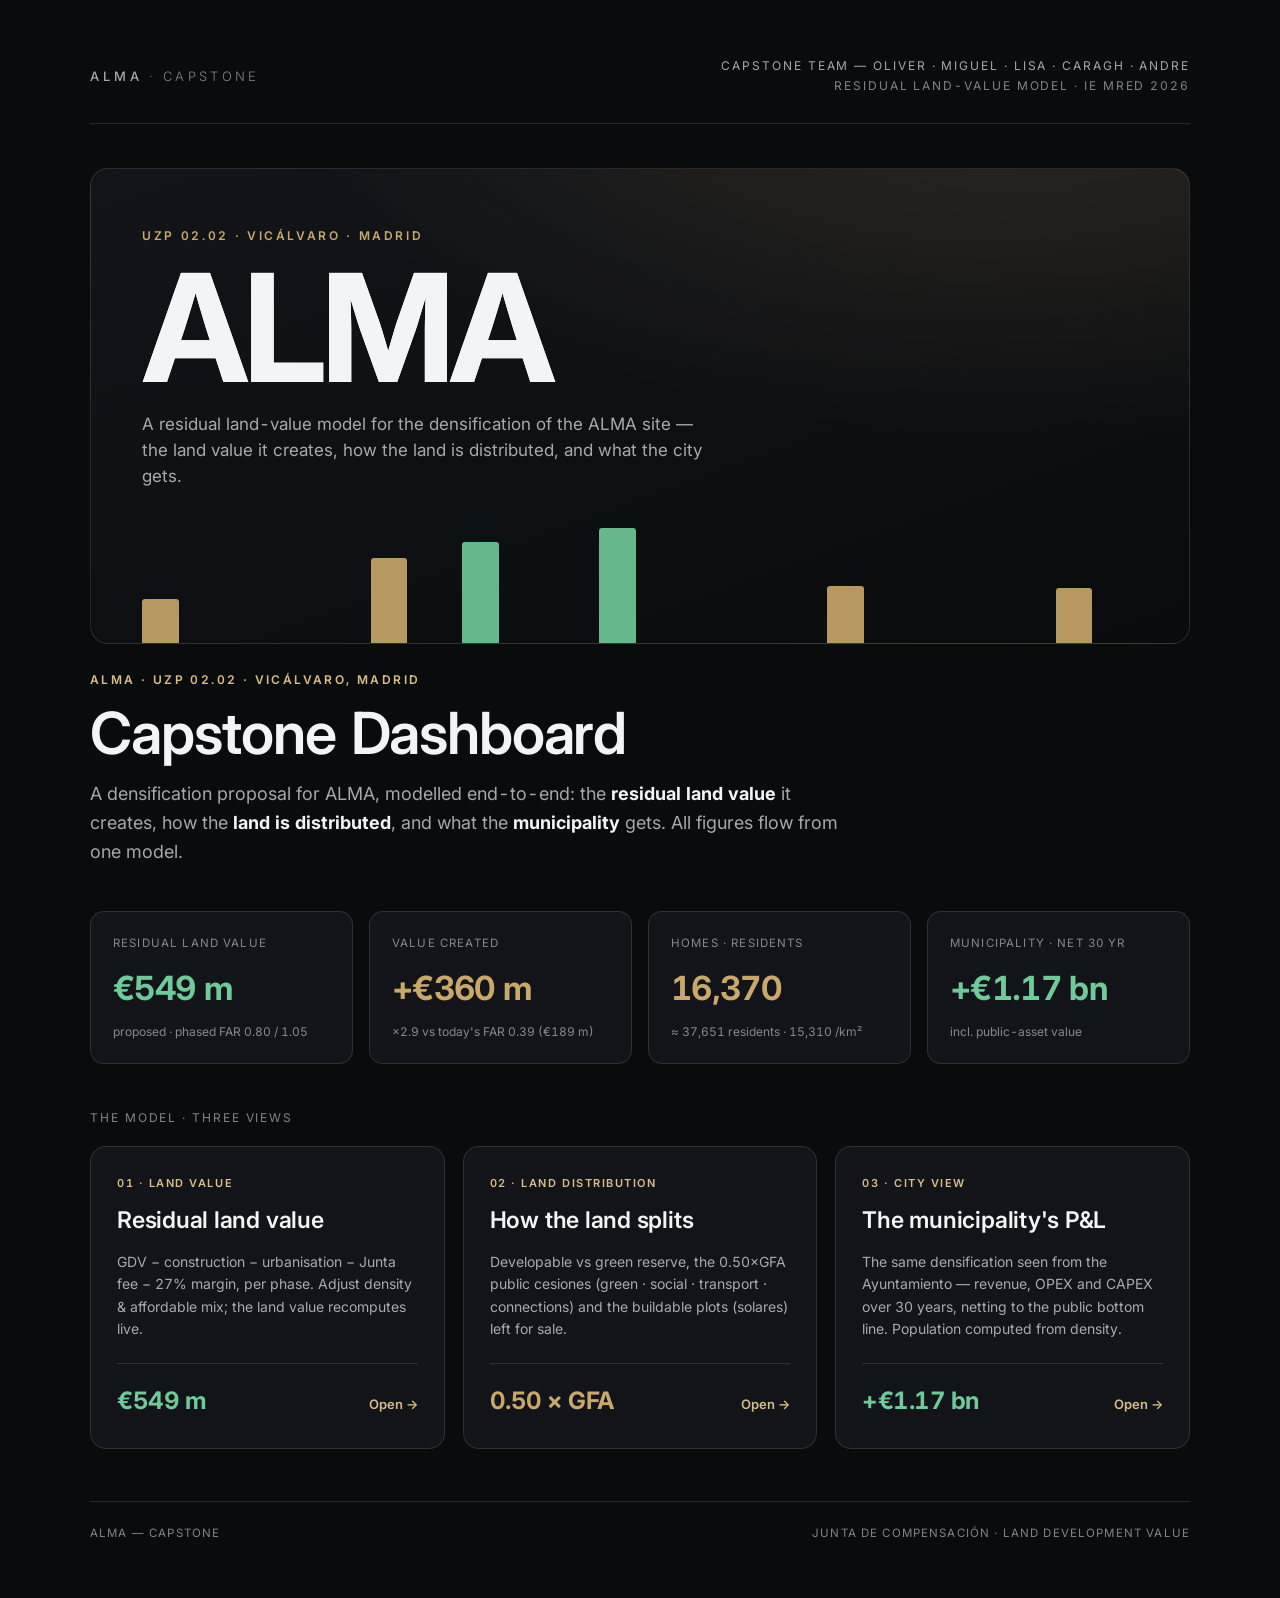
==== index.html @ b231376d "Rename ALMA-App/index.html to index.html" ====
<!DOCTYPE html>
<html lang="en">
<head>
<meta charset="UTF-8">
<meta name="viewport" content="width=device-width, initial-scale=1.0">
<title>ALMA — Capstone Dashboard</title>
<link rel="preconnect" href="https://fonts.googleapis.com">
<link rel="preconnect" href="https://fonts.gstatic.com" crossorigin>
<link href="https://fonts.googleapis.com/css2?family=Inter:wght@300;400;500;600;700&display=swap" rel="stylesheet">
<style>
  :root{
    --bg:#0a0b0d; --bg-2:#121419; --surface:#121419; --surface-2:#171a20;
    --accent:#c9a86a; --accent-d:#d8bd86; --blue-l:#9aa0aa;
    --ink:#f3f4f6; --ink-2:rgba(241,242,245,.68); --ink-3:rgba(241,242,245,.52);
    --line:rgba(238,240,243,.12); --line-2:rgba(238,240,243,.2);
    --up:#6fca9a; --down:#e08a72; --gold:#c9a86a;
    --r:16px; --ease:cubic-bezier(.22,.61,.36,1);
  }
  *{box-sizing:border-box;margin:0;padding:0}
  body{background:var(--bg);color:var(--ink);font-family:'Inter',-apple-system,sans-serif;font-weight:400;
    -webkit-font-smoothing:antialiased;font-variant-numeric:tabular-nums;line-height:1.6}
  .wrap{max-width:1180px;margin:0 auto;padding:clamp(28px,5vw,56px) clamp(20px,4vw,40px)}
  .brandbar{display:flex;align-items:center;justify-content:space-between;padding-bottom:26px;border-bottom:1px solid var(--line);margin-bottom:44px}
  .mark{font-weight:300;letter-spacing:.26em;font-size:13px;text-transform:uppercase;color:var(--ink-3)}
  .mark b{color:var(--ink-2);font-weight:500;letter-spacing:.3em}
  .ctx{font-size:12px;color:var(--ink-3);letter-spacing:.16em;text-transform:uppercase;text-align:right;line-height:1.7}
  .kicker{font-size:12px;font-weight:600;letter-spacing:.2em;text-transform:uppercase;color:var(--accent-d);margin-bottom:14px}
  h1{font-size:clamp(34px,5vw,58px);font-weight:600;letter-spacing:-.02em;line-height:1.05;margin-bottom:16px}
  .lede{font-size:clamp(16px,1.7vw,18px);color:var(--ink-2);max-width:760px;margin-bottom:44px}

  /* KPI strip */
  .kpis{display:grid;grid-template-columns:repeat(4,1fr);gap:16px;margin-bottom:20px}
  .kpi{background:var(--surface);border:1px solid var(--line);border-radius:14px;padding:22px 22px}
  .kpi .kl{font-size:11.5px;letter-spacing:.1em;text-transform:uppercase;color:var(--ink-3)}
  .kpi .kv{font-size:clamp(26px,2.6vw,34px);font-weight:700;letter-spacing:-.02em;margin-top:10px}
  .kpi .kv.up{color:var(--up)} .kpi .kv.gold{color:var(--gold)} .kpi .kv.acc{color:var(--accent)}
  .kpi .ks{font-size:12px;color:var(--ink-3);margin-top:7px}
  @media(max-width:900px){.kpis{grid-template-columns:1fr 1fr}}

  /* page cards */
  .sec-h{font-size:12px;letter-spacing:.16em;text-transform:uppercase;color:var(--ink-3);margin:44px 0 18px}
  .pages{display:grid;grid-template-columns:repeat(3,1fr);gap:18px}
  @media(max-width:900px){.pages{grid-template-columns:1fr}}
  .pcard{background:var(--surface);border:1px solid var(--line);border-radius:16px;padding:28px 26px;text-decoration:none;
    color:var(--ink);display:flex;flex-direction:column;transition:.22s var(--ease);position:relative;overflow:hidden}
  .pcard:hover{border-color:var(--accent-d);background:var(--surface-2);transform:translateY(-3px)}
  .pcard .pn{font-size:11px;letter-spacing:.14em;text-transform:uppercase;color:var(--accent-d);font-weight:600}
  .pcard h3{font-size:23px;font-weight:600;letter-spacing:-.01em;margin:10px 0 12px}
  .pcard .pd{font-size:14px;color:var(--ink-2);line-height:1.6;flex:1}
  .pcard .pm{margin-top:22px;padding-top:18px;border-top:1px solid var(--line);display:flex;align-items:baseline;justify-content:space-between}
  .pcard .pmv{font-size:24px;font-weight:700;letter-spacing:-.02em}
  .pcard .pmv.up{color:var(--up)} .pcard .pmv.gold{color:var(--gold)} .pcard .pmv.acc{color:var(--accent)}
  .pcard .open{font-size:13px;color:var(--accent-d);font-weight:600;display:inline-flex;gap:6px;transition:gap .2s}
  .pcard:hover .open{gap:11px}
  .foot{margin-top:52px;padding-top:22px;border-top:1px solid var(--line);font-size:11.5px;letter-spacing:.1em;
    text-transform:uppercase;color:var(--ink-3);display:flex;justify-content:space-between;flex-wrap:wrap;gap:10px}

  /* ---- hero banner (intro) ---- */
  .hero-banner{position:relative;border:1px solid var(--line);border-radius:18px;overflow:hidden;
    background:radial-gradient(120% 140% at 85% -20%,rgba(201,168,106,.16),transparent 55%),linear-gradient(160deg,var(--surface),#0a0b0d);
    padding:clamp(30px,4.5vw,58px) clamp(26px,4vw,54px) 0;margin-bottom:26px}
  .hb-kick{font-size:12px;letter-spacing:.22em;text-transform:uppercase;color:var(--accent);font-weight:600;margin-bottom:14px}
  .hb-mark{font-size:clamp(58px,13vw,150px);font-weight:700;letter-spacing:-.04em;line-height:.9;color:var(--ink);
    background:linear-gradient(90deg,var(--ink) 55%,var(--accent));-webkit-background-clip:text;background-clip:text}
  .hb-tag{font-size:clamp(14px,1.6vw,17px);color:var(--ink-2);max-width:560px;margin:16px 0 clamp(26px,3vw,40px);line-height:1.55}
  .hb-skyline{display:flex;align-items:flex-end;gap:clamp(4px,.9vw,9px);height:clamp(70px,9vw,120px);
    margin:0 calc(-1*clamp(26px,4vw,54px));padding:0 clamp(26px,4vw,54px);opacity:.9}
  .hb-skyline i{flex:1;border-radius:3px 3px 0 0;display:block;min-width:6px}
</style>
</head>
<body>
<div class="wrap">
  <div class="brandbar">
    <div class="mark"><b>ALMA</b> · Capstone</div>
    <div class="ctx"><span style="color:var(--ink-2)">Capstone team — Oliver · Miguel · Lisa · Caragh · Andre</span><br>Residual land-value model · IE MRED 2026</div>
  </div>

  <div class="hero-banner">
    <div class="hb-kick">UZP 02.02 · Vicálvaro · Madrid</div>
    <div class="hb-mark">ALMA</div>
    <div class="hb-tag">A residual land-value model for the densification of the ALMA site — the land value it creates, how the land is distributed, and what the city gets.</div>
    <div class="hb-skyline"><i style="height:38%;background:var(--accent)"></i><i style="height:52%;background:var(--slate)"></i><i style="height:44%;background:var(--slate)"></i><i style="height:66%;background:var(--slate)"></i><i style="height:58%;background:var(--slate)"></i><i style="height:74%;background:var(--accent)"></i><i style="height:49%;background:var(--slate)"></i><i style="height:88%;background:var(--up)"></i><i style="height:62%;background:var(--slate)"></i><i style="height:55%;background:var(--slate)"></i><i style="height:100%;background:var(--up)"></i><i style="height:70%;background:var(--slate)"></i><i style="height:46%;background:var(--slate)"></i><i style="height:60%;background:var(--slate)"></i><i style="height:82%;background:var(--slate)"></i><i style="height:50%;background:var(--accent)"></i><i style="height:64%;background:var(--slate)"></i><i style="height:42%;background:var(--slate)"></i><i style="height:56%;background:var(--slate)"></i><i style="height:72%;background:var(--slate)"></i><i style="height:48%;background:var(--accent)"></i><i style="height:58%;background:var(--slate)"></i></div>
  </div>

  <div class="kicker">ALMA · UZP 02.02 · Vicálvaro, Madrid</div>
  <h1>Capstone Dashboard</h1>
  <p class="lede">A densification proposal for ALMA, modelled end-to-end: the <b style="color:var(--ink)">residual land value</b> it creates, how the <b style="color:var(--ink)">land is distributed</b>, and what the <b style="color:var(--ink)">municipality</b> gets. All figures flow from one model.</p>

  <!-- KPI strip -->
  <div class="kpis">
    <div class="kpi"><div class="kl">Residual land value</div><div class="kv up">€549 m</div><div class="ks">proposed · phased FAR 0.80 / 1.05</div></div>
    <div class="kpi"><div class="kl">Value created</div><div class="kv gold">+€360 m</div><div class="ks">×2.9 vs today's FAR 0.39 (€189 m)</div></div>
    <div class="kpi"><div class="kl">Homes · residents</div><div class="kv acc">16,370</div><div class="ks">≈ 37,651 residents · 15,310 /km²</div></div>
    <div class="kpi"><div class="kl">Municipality · net 30 yr</div><div class="kv up">+€1.17 bn</div><div class="ks">incl. public-asset value</div></div>
  </div>

  <div class="sec-h">The model · three views</div>
  <div class="pages">
    <a class="pcard" href="land-value.html">
      <div class="pn">01 · Land value</div>
      <h3>Residual land value</h3>
      <div class="pd">GDV − construction − urbanisation − Junta fee − 27% margin, per phase. Adjust density &amp; affordable mix; the land value recomputes live.</div>
      <div class="pm"><span class="pmv up">€549 m</span><span class="open">Open →</span></div>
    </a>
    <a class="pcard" href="land-distribution.html">
      <div class="pn">02 · Land distribution</div>
      <h3>How the land splits</h3>
      <div class="pd">Developable vs green reserve, the 0.50×GFA public cesiones (green · social · transport · connections) and the buildable plots (solares) left for sale.</div>
      <div class="pm"><span class="pmv acc">0.50 × GFA</span><span class="open">Open →</span></div>
    </a>
    <a class="pcard" href="city.html">
      <div class="pn">03 · City view</div>
      <h3>The municipality's P&amp;L</h3>
      <div class="pd">The same densification seen from the Ayuntamiento — revenue, OPEX and CAPEX over 30 years, netting to the public bottom line. Population computed from density.</div>
      <div class="pm"><span class="pmv up">+€1.17 bn</span><span class="open">Open →</span></div>
    </a>
  </div>

  <div class="foot"><span>ALMA — Capstone</span><span>Junta de Compensación · land development value</span></div>
</div>
</body>
</html>
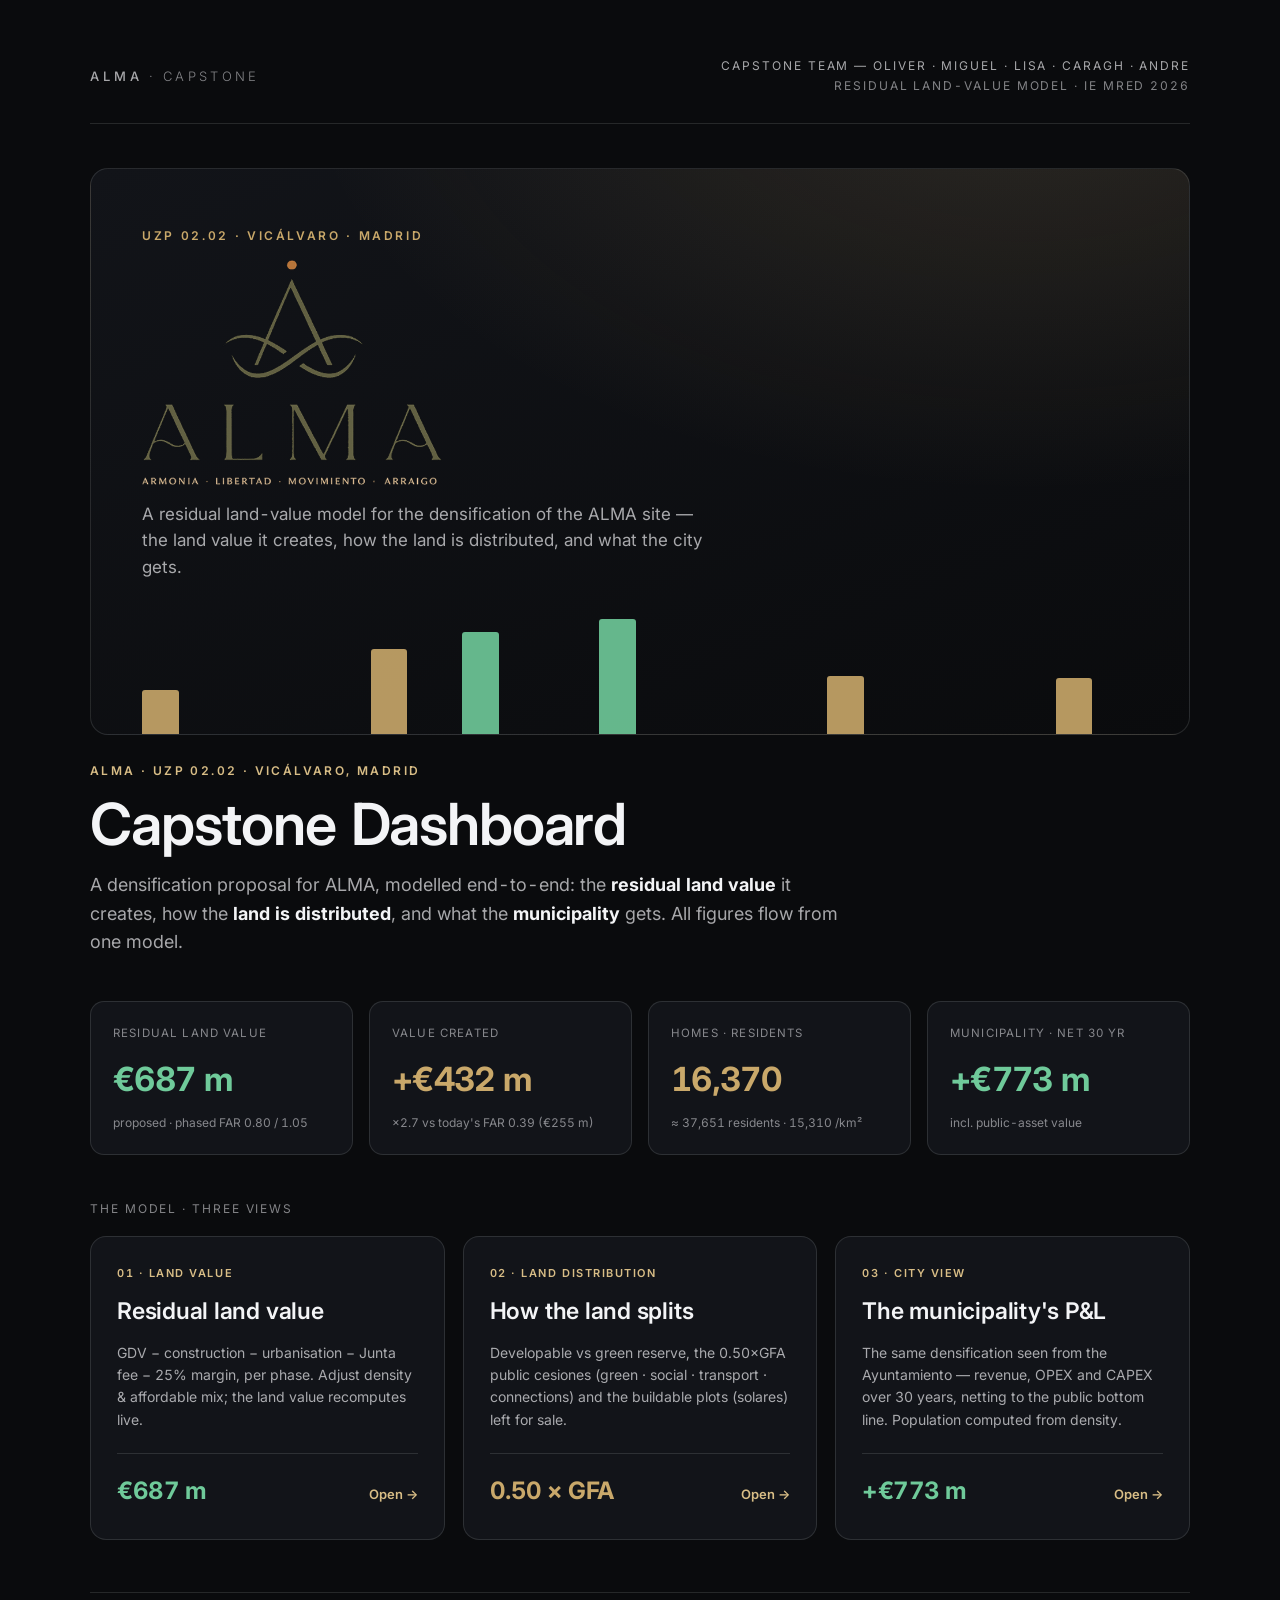
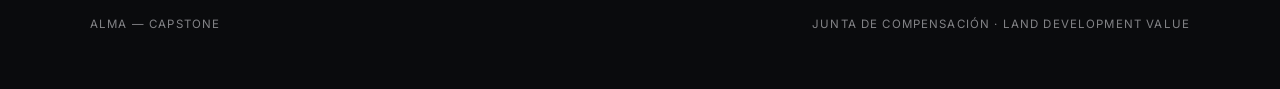
==== commit 3c0bdb9b: "Rename ALMA-App-v2/index.html to index.html" ====
--- a/index.html
+++ b/index.html
@@ -62,10 +62,22 @@
   .hb-kick{font-size:12px;letter-spacing:.22em;text-transform:uppercase;color:var(--accent);font-weight:600;margin-bottom:14px}
   .hb-mark{font-size:clamp(58px,13vw,150px);font-weight:700;letter-spacing:-.04em;line-height:.9;color:var(--ink);
     background:linear-gradient(90deg,var(--ink) 55%,var(--accent));-webkit-background-clip:text;background-clip:text}
+  .hb-logo{width:min(300px,58%);height:auto;display:block;margin:2px 0 8px}
+  @media(max-width:680px){.hb-logo{width:min(220px,70%);margin:6px auto 10px}}
   .hb-tag{font-size:clamp(14px,1.6vw,17px);color:var(--ink-2);max-width:560px;margin:16px 0 clamp(26px,3vw,40px);line-height:1.55}
   .hb-skyline{display:flex;align-items:flex-end;gap:clamp(4px,.9vw,9px);height:clamp(70px,9vw,120px);
     margin:0 calc(-1*clamp(26px,4vw,54px));padding:0 clamp(26px,4vw,54px);opacity:.9}
   .hb-skyline i{flex:1;border-radius:3px 3px 0 0;display:block;min-width:6px}
+  @media(max-width:640px){
+    html,body{overflow-x:hidden;max-width:100%}
+    .brandbar{flex-direction:column;align-items:stretch;gap:7px}
+    .brandbar>*{max-width:100%;min-width:0;overflow-wrap:anywhere}
+    .brandbar .ctx,.brandbar .madrid-t{text-align:left}
+    body :where(div,span,p,b,small,td,th,a,li){min-width:0}
+    body :where(.top,.arow,.crow,.lr,.zr,.headline-val,.wf,.costhead,.persqm,.skyhead,.labs,.stat,.metrow,.herolegend,.madrid,.plstrip,.kpi,.pm,.kpis){flex-wrap:wrap}
+    body :where(p,.note,.formula,.sub,.assump,.meta,.lede,.pd,td,.lh,.fm,.h-sub){overflow-wrap:anywhere}
+    table{table-layout:fixed;width:100%}
+  }
 </style>
 </head>
 <body>
@@ -77,7 +89,7 @@
 
   <div class="hero-banner">
     <div class="hb-kick">UZP 02.02 · Vicálvaro · Madrid</div>
-    <div class="hb-mark">ALMA</div>
+    <img class="hb-logo" src="alma-logo.png" alt="ALMA — Armonía · Libertad · Movimiento · Arraigo">
     <div class="hb-tag">A residual land-value model for the densification of the ALMA site — the land value it creates, how the land is distributed, and what the city gets.</div>
     <div class="hb-skyline"><i style="height:38%;background:var(--accent)"></i><i style="height:52%;background:var(--slate)"></i><i style="height:44%;background:var(--slate)"></i><i style="height:66%;background:var(--slate)"></i><i style="height:58%;background:var(--slate)"></i><i style="height:74%;background:var(--accent)"></i><i style="height:49%;background:var(--slate)"></i><i style="height:88%;background:var(--up)"></i><i style="height:62%;background:var(--slate)"></i><i style="height:55%;background:var(--slate)"></i><i style="height:100%;background:var(--up)"></i><i style="height:70%;background:var(--slate)"></i><i style="height:46%;background:var(--slate)"></i><i style="height:60%;background:var(--slate)"></i><i style="height:82%;background:var(--slate)"></i><i style="height:50%;background:var(--accent)"></i><i style="height:64%;background:var(--slate)"></i><i style="height:42%;background:var(--slate)"></i><i style="height:56%;background:var(--slate)"></i><i style="height:72%;background:var(--slate)"></i><i style="height:48%;background:var(--accent)"></i><i style="height:58%;background:var(--slate)"></i></div>
   </div>
@@ -88,10 +100,10 @@
 
   <!-- KPI strip -->
   <div class="kpis">
-    <div class="kpi"><div class="kl">Residual land value</div><div class="kv up">€549 m</div><div class="ks">proposed · phased FAR 0.80 / 1.05</div></div>
-    <div class="kpi"><div class="kl">Value created</div><div class="kv gold">+€360 m</div><div class="ks">×2.9 vs today's FAR 0.39 (€189 m)</div></div>
+    <div class="kpi"><div class="kl">Residual land value</div><div class="kv up">€687 m</div><div class="ks">proposed · phased FAR 0.80 / 1.05</div></div>
+    <div class="kpi"><div class="kl">Value created</div><div class="kv gold">+€432 m</div><div class="ks">×2.7 vs today's FAR 0.39 (€255 m)</div></div>
     <div class="kpi"><div class="kl">Homes · residents</div><div class="kv acc">16,370</div><div class="ks">≈ 37,651 residents · 15,310 /km²</div></div>
-    <div class="kpi"><div class="kl">Municipality · net 30 yr</div><div class="kv up">+€1.17 bn</div><div class="ks">incl. public-asset value</div></div>
+    <div class="kpi"><div class="kl">Municipality · net 30 yr</div><div class="kv up">+€773 m</div><div class="ks">incl. public-asset value</div></div>
   </div>
 
   <div class="sec-h">The model · three views</div>
@@ -99,8 +111,8 @@
     <a class="pcard" href="land-value.html">
       <div class="pn">01 · Land value</div>
       <h3>Residual land value</h3>
-      <div class="pd">GDV − construction − urbanisation − Junta fee − 27% margin, per phase. Adjust density &amp; affordable mix; the land value recomputes live.</div>
-      <div class="pm"><span class="pmv up">€549 m</span><span class="open">Open →</span></div>
+      <div class="pd">GDV − construction − urbanisation − Junta fee − 25% margin, per phase. Adjust density &amp; affordable mix; the land value recomputes live.</div>
+      <div class="pm"><span class="pmv up">€687 m</span><span class="open">Open →</span></div>
     </a>
     <a class="pcard" href="land-distribution.html">
       <div class="pn">02 · Land distribution</div>
@@ -112,7 +124,7 @@
       <div class="pn">03 · City view</div>
       <h3>The municipality's P&amp;L</h3>
       <div class="pd">The same densification seen from the Ayuntamiento — revenue, OPEX and CAPEX over 30 years, netting to the public bottom line. Population computed from density.</div>
-      <div class="pm"><span class="pmv up">+€1.17 bn</span><span class="open">Open →</span></div>
+      <div class="pm"><span class="pmv up">+€773 m</span><span class="open">Open →</span></div>
     </a>
   </div>
 
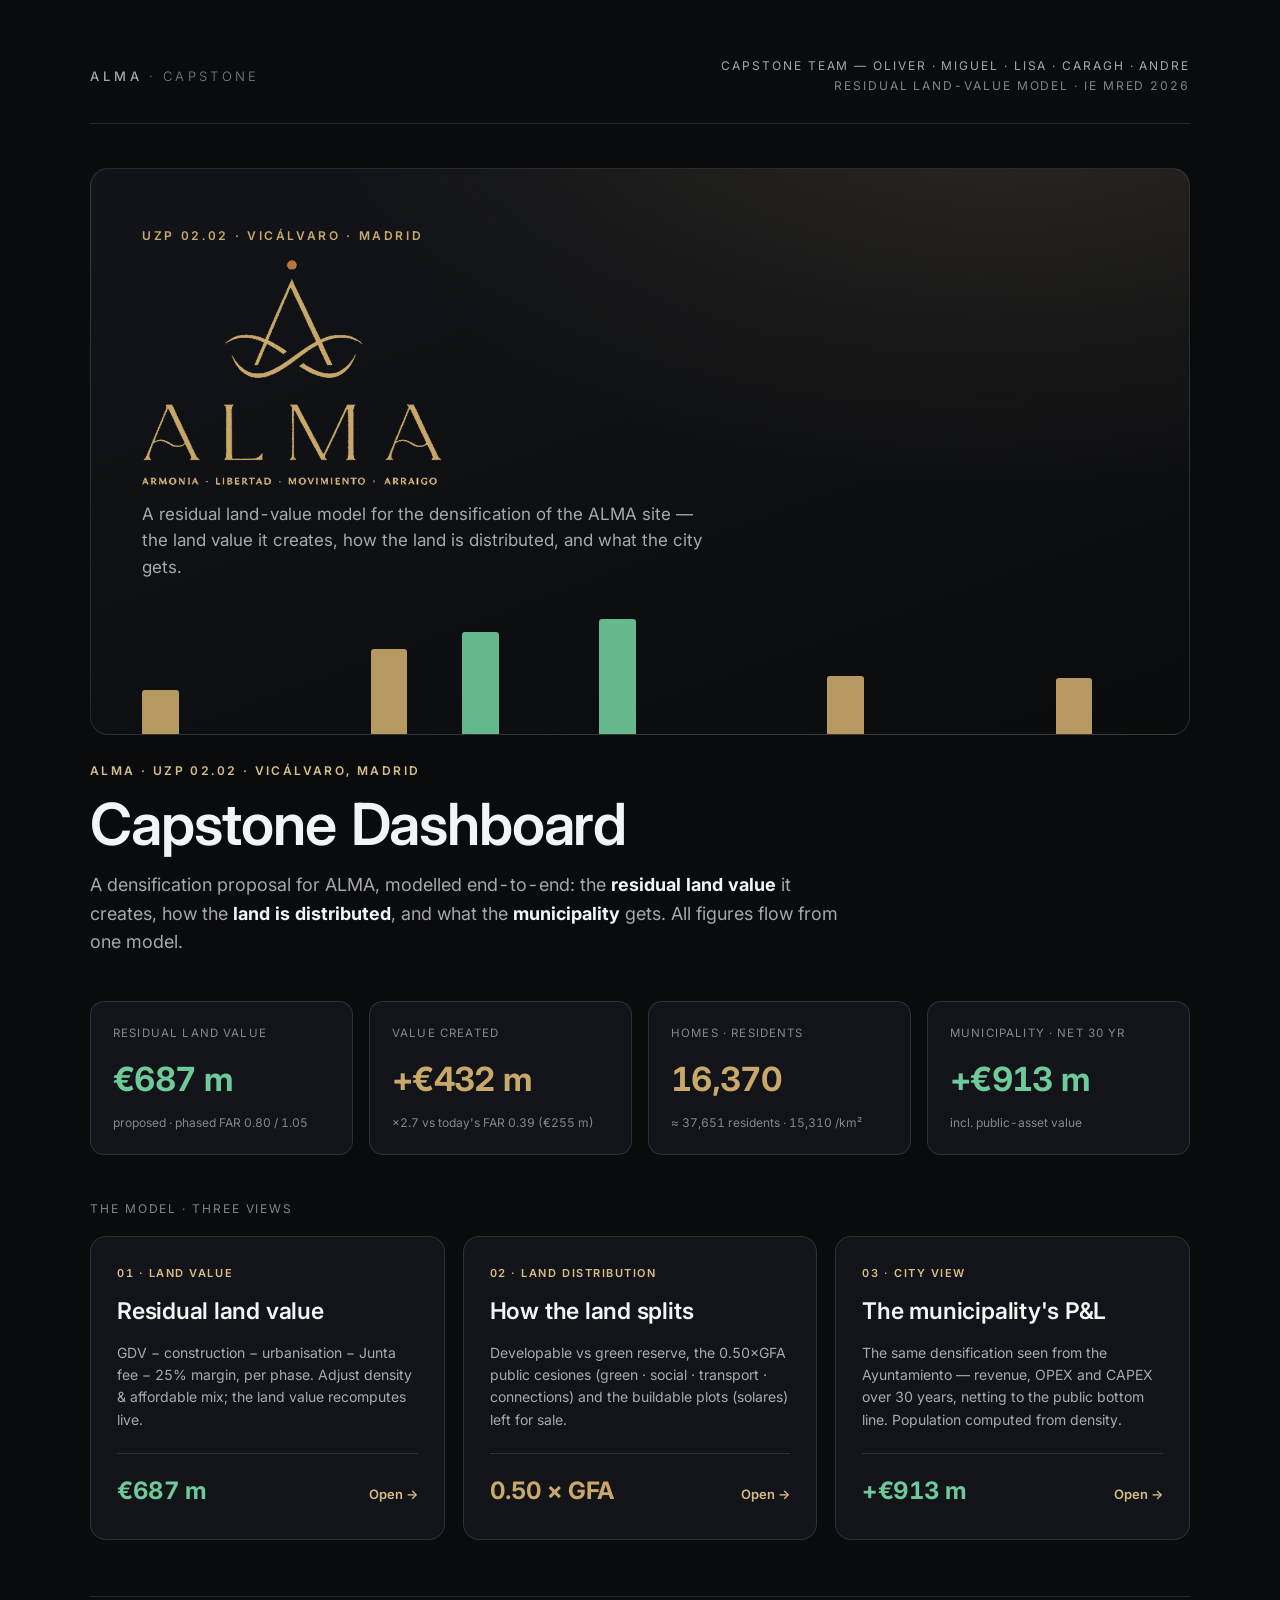
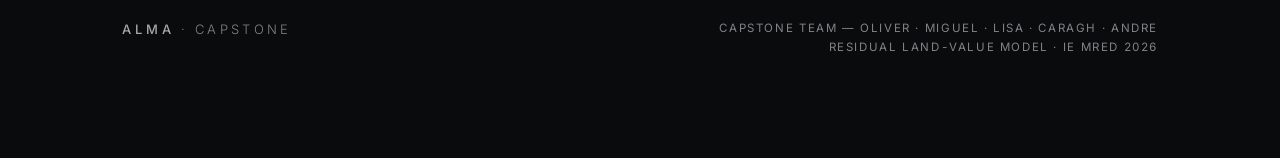
==== commit 685e7905: "Add files via upload" ====
--- a/index.html
+++ b/index.html
@@ -78,6 +78,14 @@
     body :where(p,.note,.formula,.sub,.assump,.meta,.lede,.pd,td,.lh,.fm,.h-sub){overflow-wrap:anywhere}
     table{table-layout:fixed;width:100%}
   }
+
+  @media(max-width:520px){.kpis{grid-template-columns:1fr}.kpi{padding:18px 18px}}
+  @media(max-width:640px){*{-webkit-tap-highlight-color:transparent}.pcard{border-radius:14px}}
+  .page-footer{display:flex;justify-content:space-between;align-items:flex-start;gap:16px;max-width:1180px;margin:56px auto 0;padding:22px 32px 44px;border-top:1px solid var(--line);flex-wrap:wrap}
+  .page-footer .pf-l{font-size:13px;font-weight:300;letter-spacing:.26em;text-transform:uppercase;color:var(--ink-3)}
+  .page-footer .pf-l b{color:var(--ink-2);font-weight:500;letter-spacing:.3em}
+  .page-footer .pf-r{font-size:11.5px;letter-spacing:.14em;text-transform:uppercase;color:var(--ink-3);text-align:right;line-height:1.7}
+  @media(max-width:640px){.page-footer{flex-direction:column;gap:8px;padding:20px 16px 44px;margin-top:40px}.page-footer .pf-r{text-align:left}}
 </style>
 </head>
 <body>
@@ -89,7 +97,7 @@
 
   <div class="hero-banner">
     <div class="hb-kick">UZP 02.02 · Vicálvaro · Madrid</div>
-    <img class="hb-logo" src="alma-logo.png" alt="ALMA — Armonía · Libertad · Movimiento · Arraigo">
+    <img class="hb-logo" src="alma-logo-gold.png" alt="ALMA — Armonía · Libertad · Movimiento · Arraigo">
     <div class="hb-tag">A residual land-value model for the densification of the ALMA site — the land value it creates, how the land is distributed, and what the city gets.</div>
     <div class="hb-skyline"><i style="height:38%;background:var(--accent)"></i><i style="height:52%;background:var(--slate)"></i><i style="height:44%;background:var(--slate)"></i><i style="height:66%;background:var(--slate)"></i><i style="height:58%;background:var(--slate)"></i><i style="height:74%;background:var(--accent)"></i><i style="height:49%;background:var(--slate)"></i><i style="height:88%;background:var(--up)"></i><i style="height:62%;background:var(--slate)"></i><i style="height:55%;background:var(--slate)"></i><i style="height:100%;background:var(--up)"></i><i style="height:70%;background:var(--slate)"></i><i style="height:46%;background:var(--slate)"></i><i style="height:60%;background:var(--slate)"></i><i style="height:82%;background:var(--slate)"></i><i style="height:50%;background:var(--accent)"></i><i style="height:64%;background:var(--slate)"></i><i style="height:42%;background:var(--slate)"></i><i style="height:56%;background:var(--slate)"></i><i style="height:72%;background:var(--slate)"></i><i style="height:48%;background:var(--accent)"></i><i style="height:58%;background:var(--slate)"></i></div>
   </div>
@@ -103,7 +111,7 @@
     <div class="kpi"><div class="kl">Residual land value</div><div class="kv up">€687 m</div><div class="ks">proposed · phased FAR 0.80 / 1.05</div></div>
     <div class="kpi"><div class="kl">Value created</div><div class="kv gold">+€432 m</div><div class="ks">×2.7 vs today's FAR 0.39 (€255 m)</div></div>
     <div class="kpi"><div class="kl">Homes · residents</div><div class="kv acc">16,370</div><div class="ks">≈ 37,651 residents · 15,310 /km²</div></div>
-    <div class="kpi"><div class="kl">Municipality · net 30 yr</div><div class="kv up">+€773 m</div><div class="ks">incl. public-asset value</div></div>
+    <div class="kpi"><div class="kl">Municipality · net 30 yr</div><div class="kv up">+€913 m</div><div class="ks">incl. public-asset value</div></div>
   </div>
 
   <div class="sec-h">The model · three views</div>
@@ -124,11 +132,11 @@
       <div class="pn">03 · City view</div>
       <h3>The municipality's P&amp;L</h3>
       <div class="pd">The same densification seen from the Ayuntamiento — revenue, OPEX and CAPEX over 30 years, netting to the public bottom line. Population computed from density.</div>
-      <div class="pm"><span class="pmv up">+€773 m</span><span class="open">Open →</span></div>
+      <div class="pm"><span class="pmv up">+€913 m</span><span class="open">Open →</span></div>
     </a>
   </div>
 
-  <div class="foot"><span>ALMA — Capstone</span><span>Junta de Compensación · land development value</span></div>
+  <footer class="page-footer"><div class="pf-l"><b>ALMA</b> · Capstone</div><div class="pf-r">Capstone team — Oliver · Miguel · Lisa · Caragh · Andre<br>Residual land-value model · IE MRED 2026</div></footer>
 </div>
 </body>
 </html>
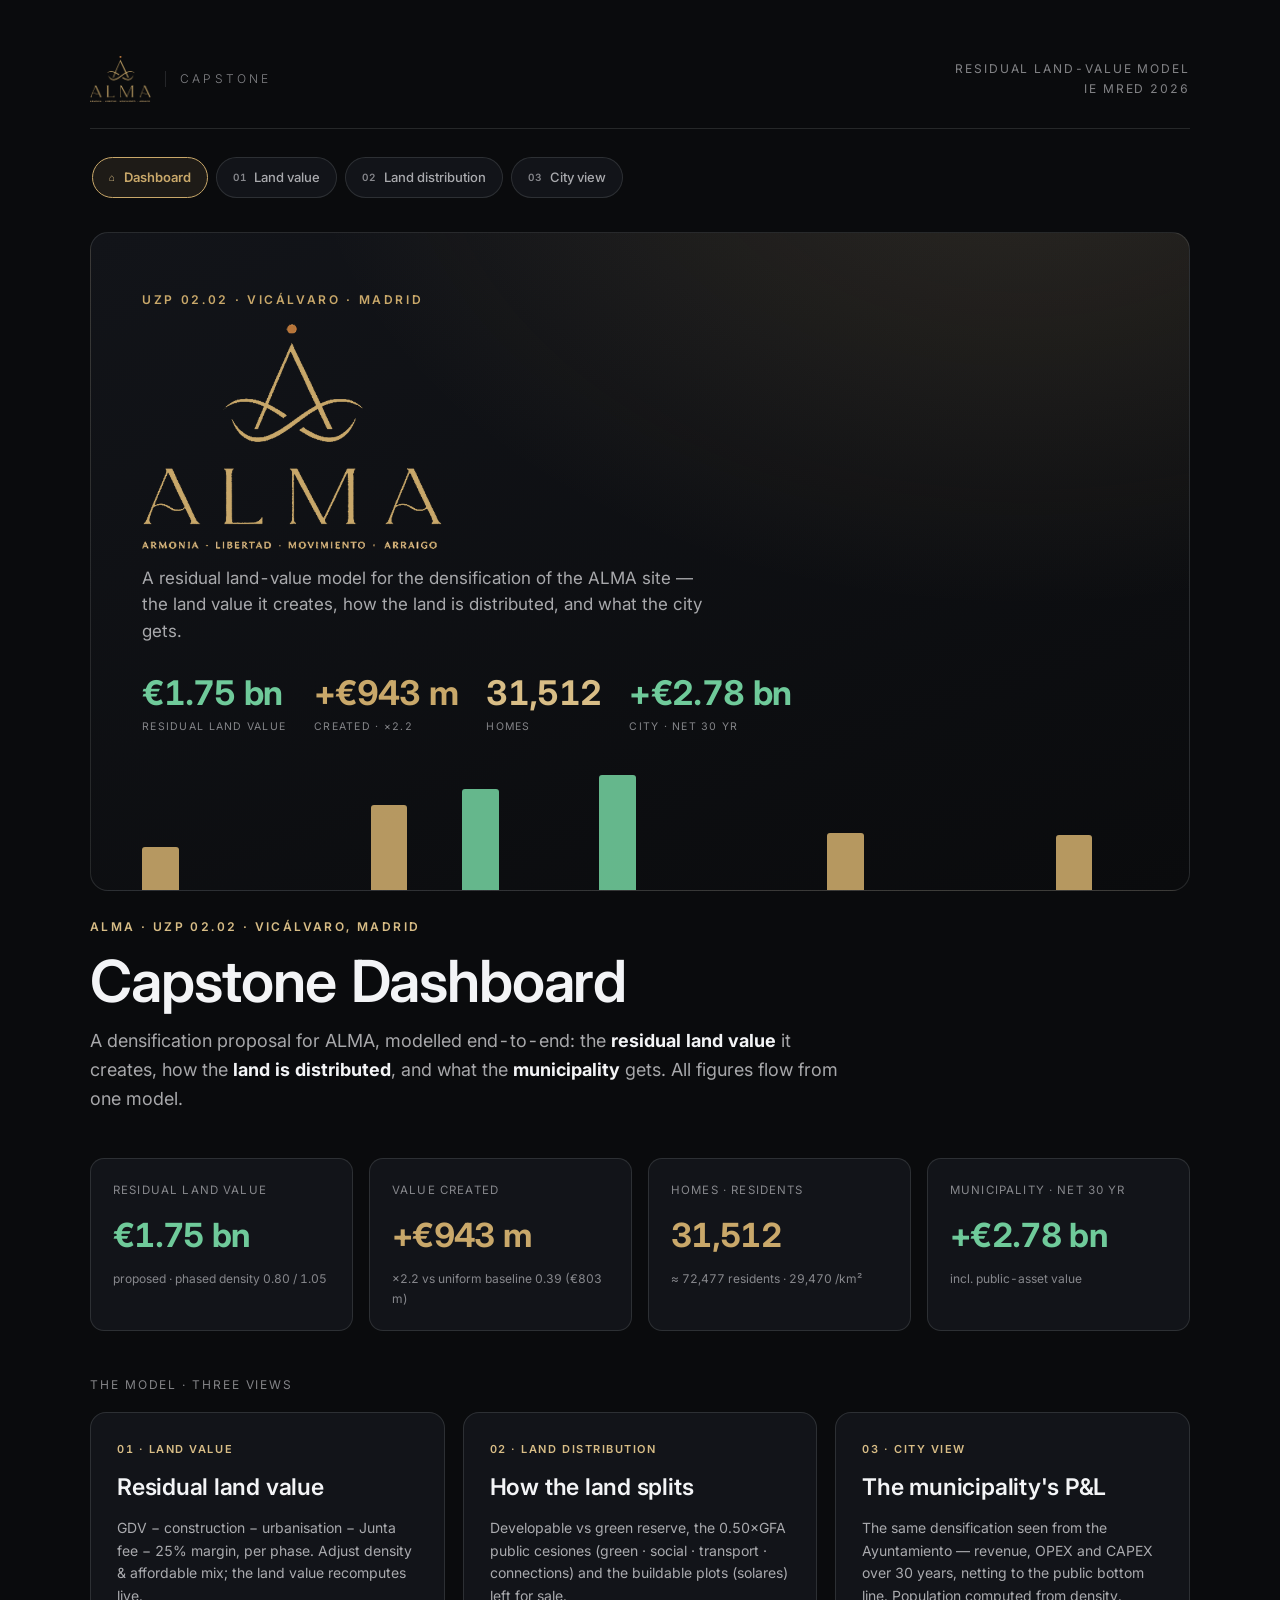
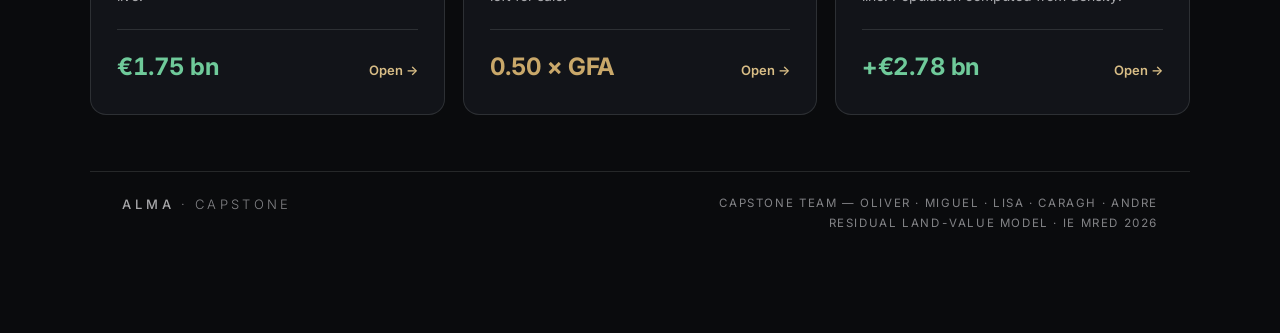
==== commit 4d65b78a: "Add files via upload" ====
--- a/index.html
+++ b/index.html
@@ -23,6 +23,18 @@
   .brandbar{display:flex;align-items:center;justify-content:space-between;padding-bottom:26px;border-bottom:1px solid var(--line);margin-bottom:44px}
   .mark{font-weight:300;letter-spacing:.26em;font-size:13px;text-transform:uppercase;color:var(--ink-3)}
   .mark b{color:var(--ink-2);font-weight:500;letter-spacing:.3em}
+  .brand{display:flex;align-items:center;gap:14px;text-decoration:none;min-width:0}
+  .brand-logo{height:46px;width:auto;display:block}
+  .brand-sub{font-weight:300;letter-spacing:.26em;font-size:12px;text-transform:uppercase;color:var(--ink-3);border-left:1px solid var(--line);padding-left:14px;line-height:1.3}
+  @media(max-width:640px){.brand-logo{height:38px}.brand{gap:11px}.brand-sub{padding-left:11px;font-size:11px}}
+  .pagenav{display:flex;gap:8px;margin:-18px 0 32px;overflow-x:auto;-webkit-overflow-scrolling:touch;scrollbar-width:none;padding:2px}
+  .pagenav::-webkit-scrollbar{display:none}
+  .pagenav a{flex:none;display:inline-flex;align-items:center;gap:8px;padding:9px 16px;border:1px solid var(--line);border-radius:999px;background:var(--surface);color:var(--ink-2);text-decoration:none;font-size:13px;font-weight:500;white-space:nowrap;transition:border-color .18s,color .18s}
+  .pagenav a:hover{border-color:var(--accent-d);color:var(--ink)}
+  .pagenav a.act{border-color:var(--accent);color:var(--accent);background:rgba(201,168,106,.1);font-weight:600;pointer-events:none}
+  .pagenav a .n{font-size:10px;color:var(--ink-3);font-weight:600;letter-spacing:.08em}
+  .pagenav a.act .n{color:var(--accent-d)}
+  @media(max-width:640px){.pagenav{margin:-14px calc(-1*clamp(20px,4vw,40px)) 26px;padding:2px clamp(20px,4vw,40px)}.pagenav a{padding:11px 15px;font-size:12.5px}}
   .ctx{font-size:12px;color:var(--ink-3);letter-spacing:.16em;text-transform:uppercase;text-align:right;line-height:1.7}
   .kicker{font-size:12px;font-weight:600;letter-spacing:.2em;text-transform:uppercase;color:var(--accent-d);margin-bottom:14px}
   h1{font-size:clamp(34px,5vw,58px);font-weight:600;letter-spacing:-.02em;line-height:1.05;margin-bottom:16px}
@@ -64,7 +76,13 @@
     background:linear-gradient(90deg,var(--ink) 55%,var(--accent));-webkit-background-clip:text;background-clip:text}
   .hb-logo{width:min(300px,58%);height:auto;display:block;margin:2px 0 8px}
   @media(max-width:680px){.hb-logo{width:min(220px,70%);margin:6px auto 10px}}
-  .hb-tag{font-size:clamp(14px,1.6vw,17px);color:var(--ink-2);max-width:560px;margin:16px 0 clamp(26px,3vw,40px);line-height:1.55}
+  .hb-tag{font-size:clamp(14px,1.6vw,17px);color:var(--ink-2);max-width:560px;margin:16px 0 clamp(20px,2.4vw,30px);line-height:1.55}
+  .hb-stats{display:flex;gap:10px 28px;flex-wrap:wrap;margin:0 0 clamp(24px,3vw,38px)}
+  .hb-stats>div{min-width:0}
+  .hb-stats b{display:block;font-size:clamp(24px,3.4vw,34px);font-weight:700;letter-spacing:-.02em;font-variant-numeric:tabular-nums;line-height:1.1}
+  .hb-stats .up{color:var(--up)} .hb-stats .gold{color:var(--gold)} .hb-stats .acc{color:var(--accent-d)}
+  .hb-stats span{font-size:10.5px;letter-spacing:.12em;text-transform:uppercase;color:var(--ink-3)}
+  @media(max-width:680px){.hb-stats{gap:8px 20px}}
   .hb-skyline{display:flex;align-items:flex-end;gap:clamp(4px,.9vw,9px);height:clamp(70px,9vw,120px);
     margin:0 calc(-1*clamp(26px,4vw,54px));padding:0 clamp(26px,4vw,54px);opacity:.9}
   .hb-skyline i{flex:1;border-radius:3px 3px 0 0;display:block;min-width:6px}
@@ -91,14 +109,27 @@
 <body>
 <div class="wrap">
   <div class="brandbar">
-    <div class="mark"><b>ALMA</b> · Capstone</div>
-    <div class="ctx"><span style="color:var(--ink-2)">Capstone team — Oliver · Miguel · Lisa · Caragh · Andre</span><br>Residual land-value model · IE MRED 2026</div>
+    <a class="brand" href="index.html"><img class="brand-logo" src="alma-logo-gold.png" alt="ALMA"><span class="brand-sub">Capstone</span></a>
+    <div class="ctx">Residual land-value model<br>IE MRED 2026</div>
   </div>
+
+  <nav class="pagenav" aria-label="Model pages">
+    <a href="index.html" class="act" aria-current="page"><span class="n">⌂</span>Dashboard</a>
+    <a href="land-value.html"><span class="n">01</span>Land value</a>
+    <a href="land-distribution.html"><span class="n">02</span>Land distribution</a>
+    <a href="city.html"><span class="n">03</span>City view</a>
+  </nav>
 
   <div class="hero-banner">
     <div class="hb-kick">UZP 02.02 · Vicálvaro · Madrid</div>
     <img class="hb-logo" src="alma-logo-gold.png" alt="ALMA — Armonía · Libertad · Movimiento · Arraigo">
     <div class="hb-tag">A residual land-value model for the densification of the ALMA site — the land value it creates, how the land is distributed, and what the city gets.</div>
+    <div class="hb-stats">
+      <div><b class="up">€1.75 bn</b><span>residual land value</span></div>
+      <div><b class="gold">+€943 m</b><span>created · ×2.2</span></div>
+      <div><b class="acc">31,512</b><span>homes</span></div>
+      <div><b class="up">+€2.78 bn</b><span>city · net 30 yr</span></div>
+    </div>
     <div class="hb-skyline"><i style="height:38%;background:var(--accent)"></i><i style="height:52%;background:var(--slate)"></i><i style="height:44%;background:var(--slate)"></i><i style="height:66%;background:var(--slate)"></i><i style="height:58%;background:var(--slate)"></i><i style="height:74%;background:var(--accent)"></i><i style="height:49%;background:var(--slate)"></i><i style="height:88%;background:var(--up)"></i><i style="height:62%;background:var(--slate)"></i><i style="height:55%;background:var(--slate)"></i><i style="height:100%;background:var(--up)"></i><i style="height:70%;background:var(--slate)"></i><i style="height:46%;background:var(--slate)"></i><i style="height:60%;background:var(--slate)"></i><i style="height:82%;background:var(--slate)"></i><i style="height:50%;background:var(--accent)"></i><i style="height:64%;background:var(--slate)"></i><i style="height:42%;background:var(--slate)"></i><i style="height:56%;background:var(--slate)"></i><i style="height:72%;background:var(--slate)"></i><i style="height:48%;background:var(--accent)"></i><i style="height:58%;background:var(--slate)"></i></div>
   </div>
 
@@ -108,10 +139,10 @@
 
   <!-- KPI strip -->
   <div class="kpis">
-    <div class="kpi"><div class="kl">Residual land value</div><div class="kv up">€687 m</div><div class="ks">proposed · phased FAR 0.80 / 1.05</div></div>
-    <div class="kpi"><div class="kl">Value created</div><div class="kv gold">+€432 m</div><div class="ks">×2.7 vs today's FAR 0.39 (€255 m)</div></div>
-    <div class="kpi"><div class="kl">Homes · residents</div><div class="kv acc">16,370</div><div class="ks">≈ 37,651 residents · 15,310 /km²</div></div>
-    <div class="kpi"><div class="kl">Municipality · net 30 yr</div><div class="kv up">+€913 m</div><div class="ks">incl. public-asset value</div></div>
+    <div class="kpi"><div class="kl">Residual land value</div><div class="kv up">€1.75 bn</div><div class="ks">proposed · phased density 0.80 / 1.05</div></div>
+    <div class="kpi"><div class="kl">Value created</div><div class="kv gold">+€943 m</div><div class="ks">×2.2 vs uniform baseline 0.39 (€803 m)</div></div>
+    <div class="kpi"><div class="kl">Homes · residents</div><div class="kv acc">31,512</div><div class="ks">≈ 72,477 residents · 29,470 /km²</div></div>
+    <div class="kpi"><div class="kl">Municipality · net 30 yr</div><div class="kv up">+€2.78 bn</div><div class="ks">incl. public-asset value</div></div>
   </div>
 
   <div class="sec-h">The model · three views</div>
@@ -120,7 +151,7 @@
       <div class="pn">01 · Land value</div>
       <h3>Residual land value</h3>
       <div class="pd">GDV − construction − urbanisation − Junta fee − 25% margin, per phase. Adjust density &amp; affordable mix; the land value recomputes live.</div>
-      <div class="pm"><span class="pmv up">€687 m</span><span class="open">Open →</span></div>
+      <div class="pm"><span class="pmv up">€1.75 bn</span><span class="open">Open →</span></div>
     </a>
     <a class="pcard" href="land-distribution.html">
       <div class="pn">02 · Land distribution</div>
@@ -132,7 +163,7 @@
       <div class="pn">03 · City view</div>
       <h3>The municipality's P&amp;L</h3>
       <div class="pd">The same densification seen from the Ayuntamiento — revenue, OPEX and CAPEX over 30 years, netting to the public bottom line. Population computed from density.</div>
-      <div class="pm"><span class="pmv up">+€913 m</span><span class="open">Open →</span></div>
+      <div class="pm"><span class="pmv up">+€2.78 bn</span><span class="open">Open →</span></div>
     </a>
   </div>
 
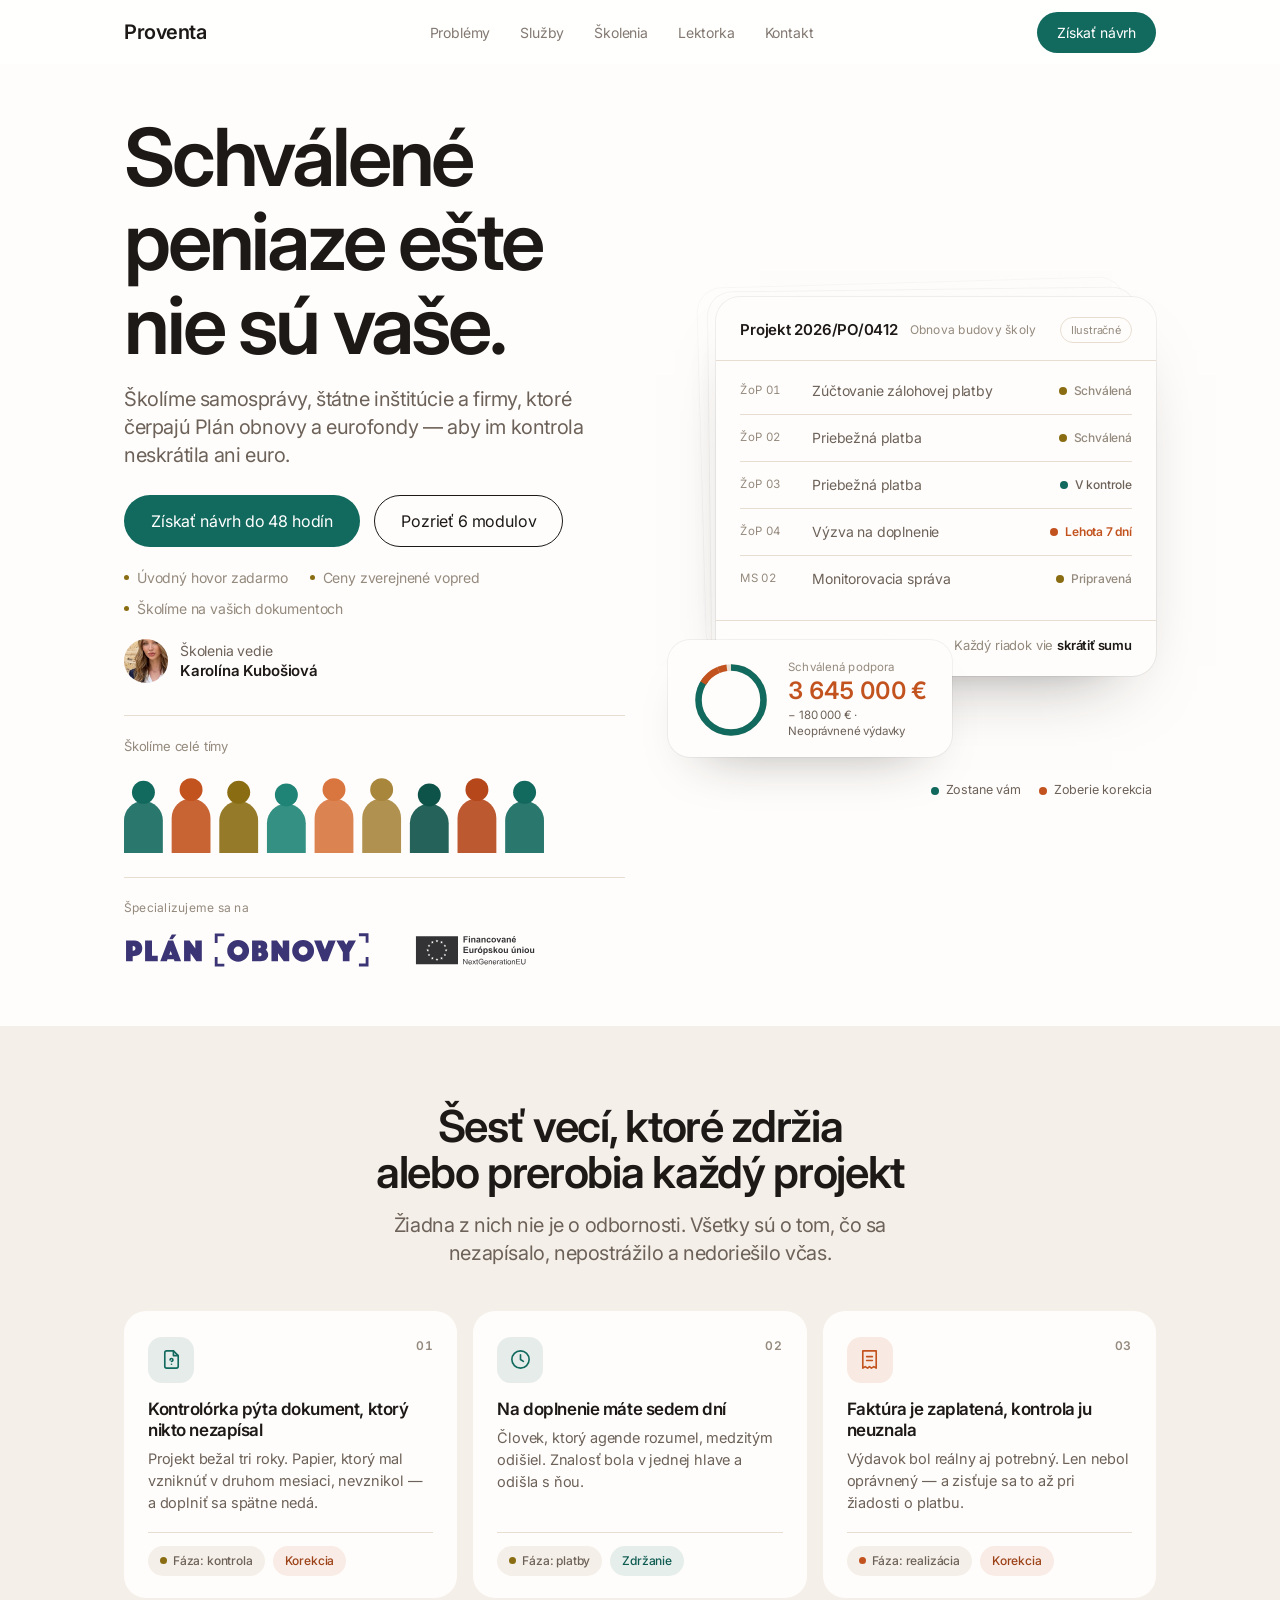
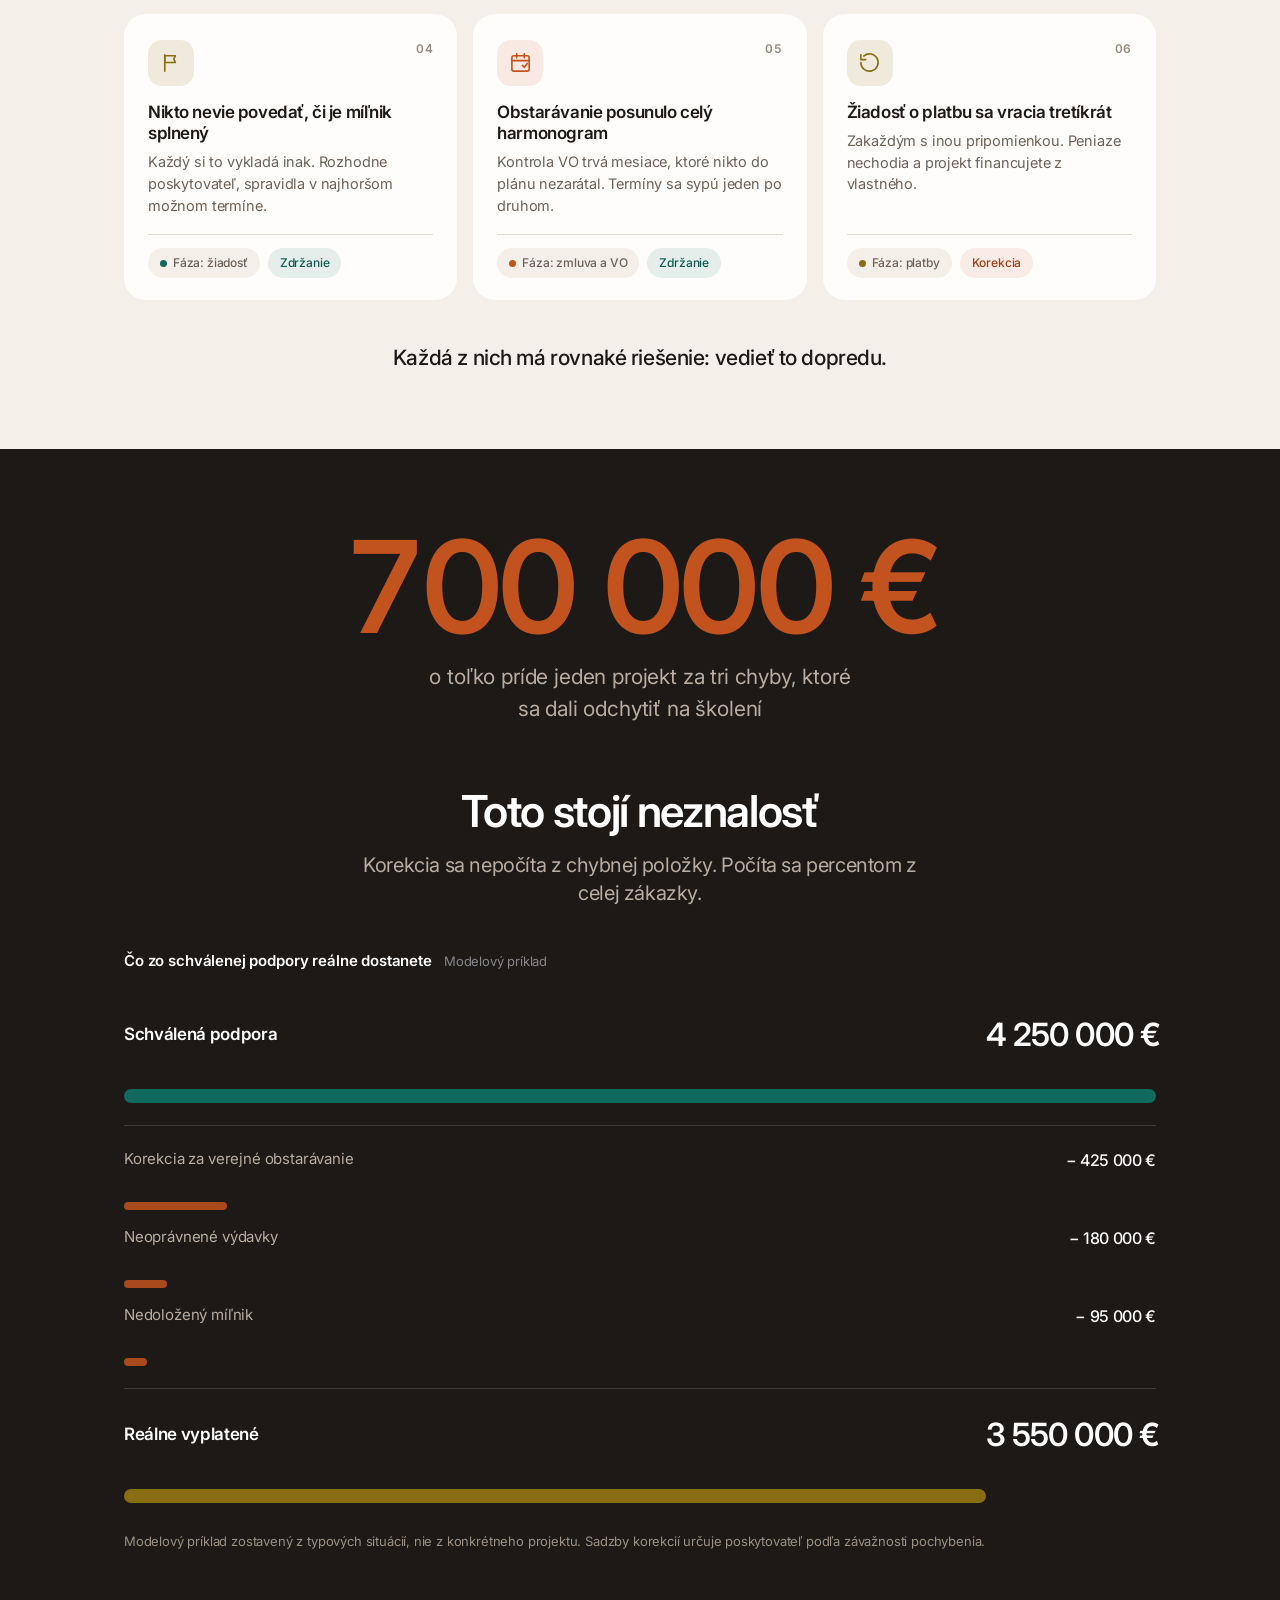
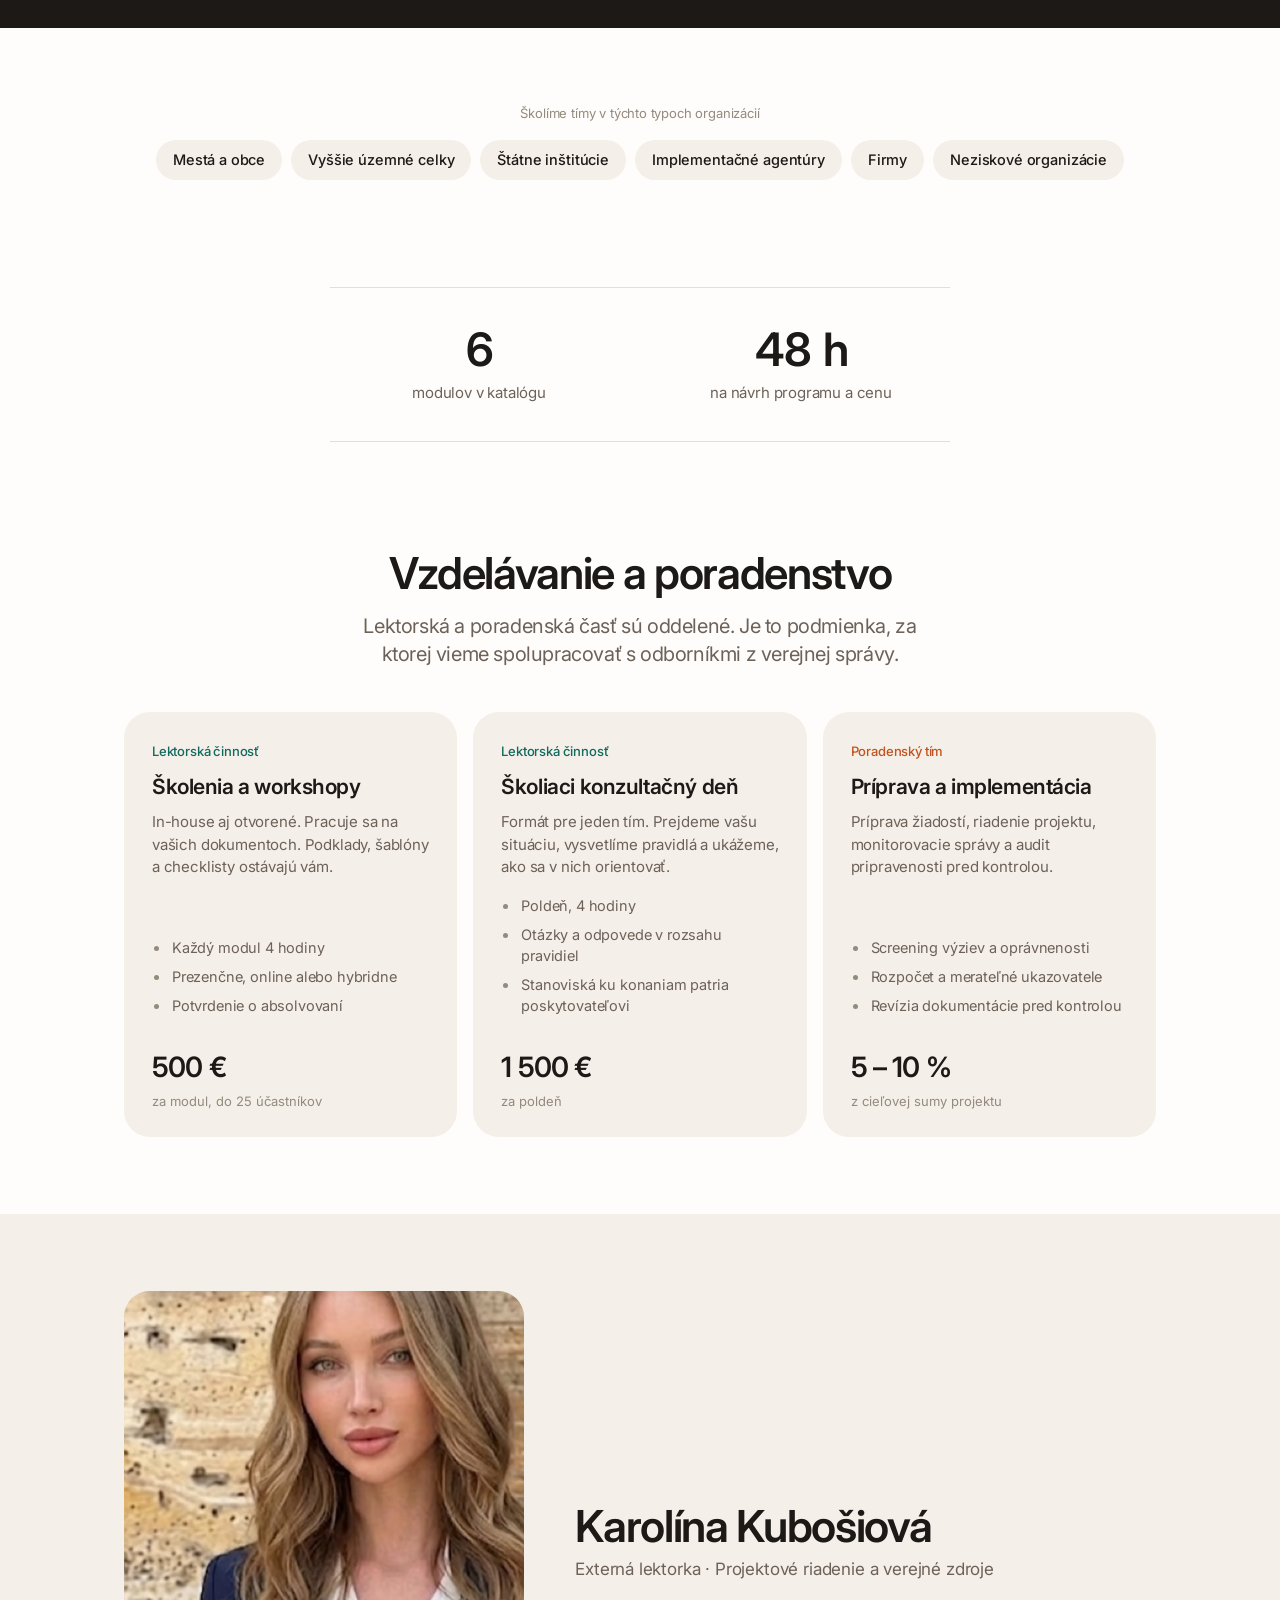
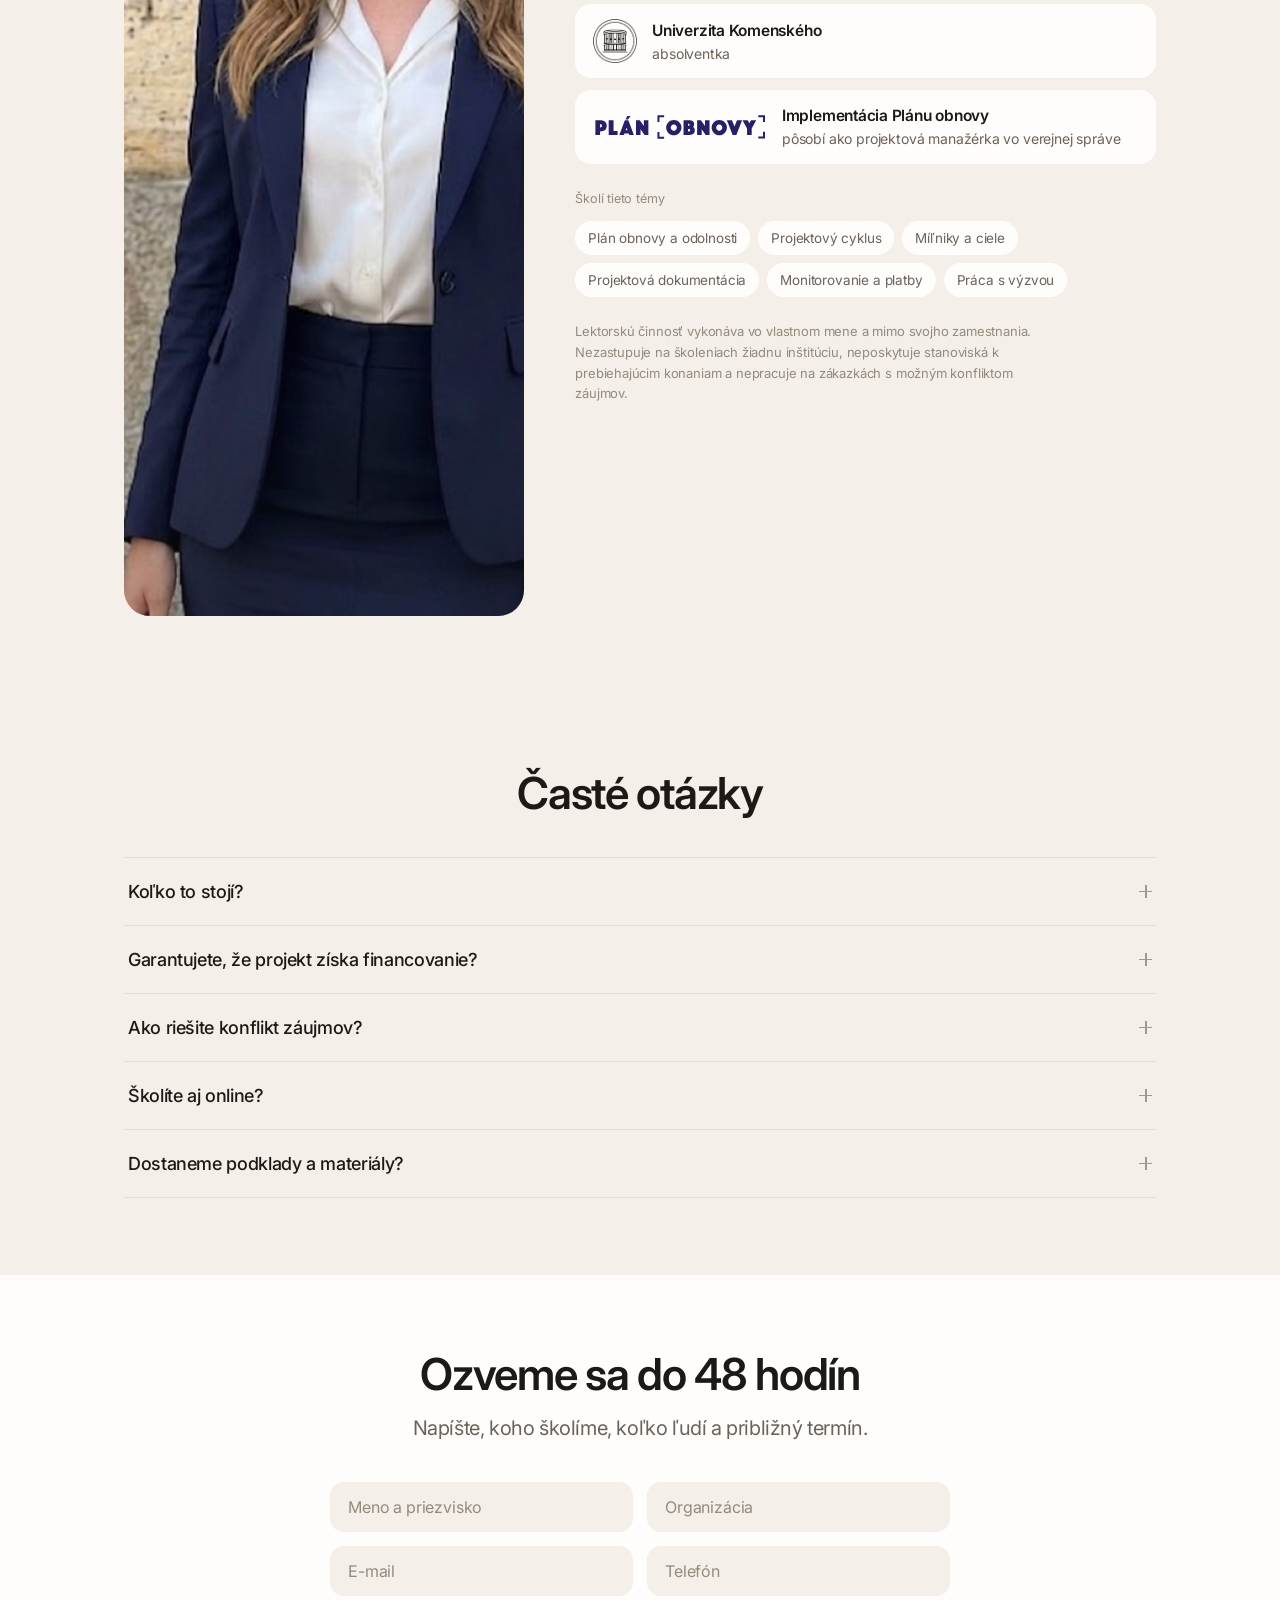
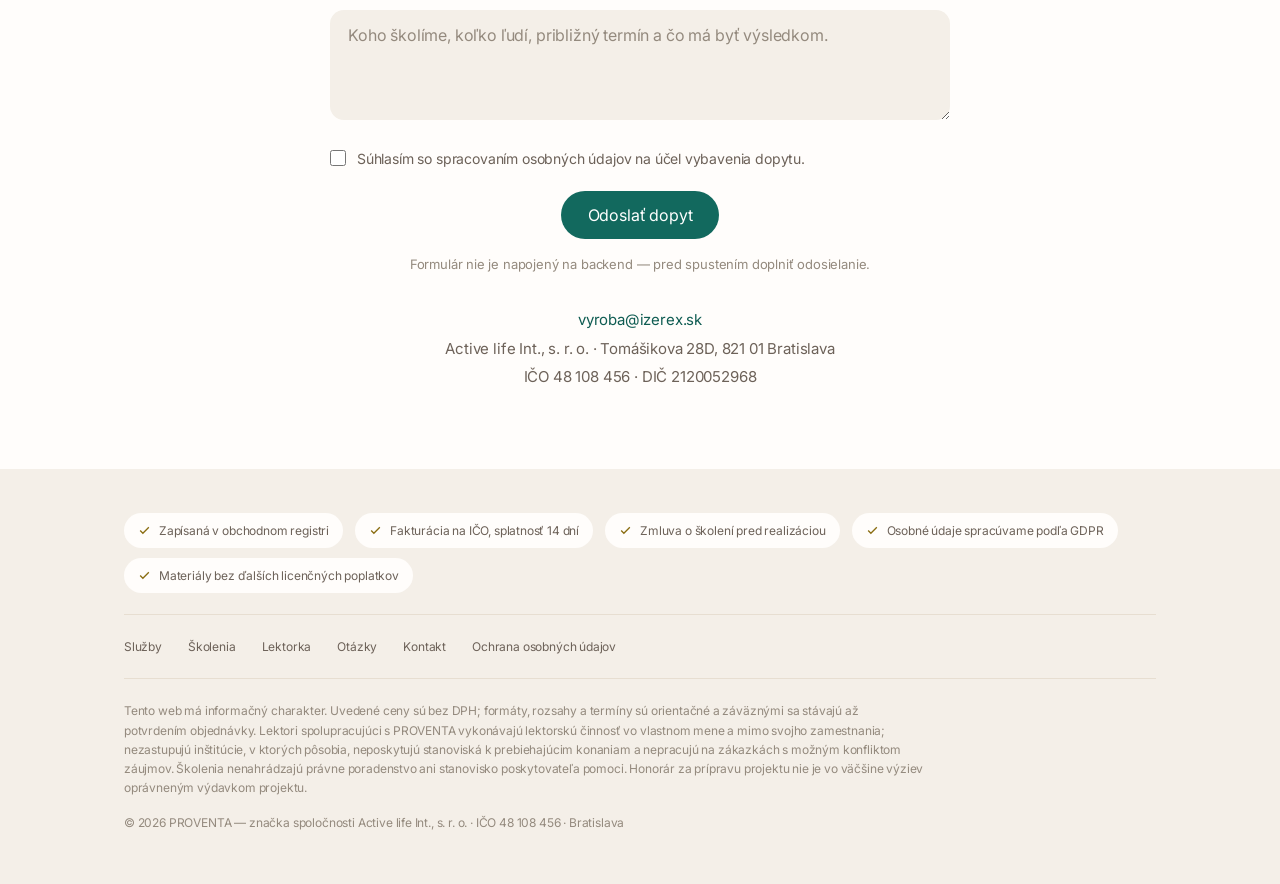
==== commit 289a1d57: "PROVENTA na koreň venom.sk, ALMA presunutá na /alma/ Co-Authored-By: Claude Opus 5 (1M context) <nor" ====
--- a/index.html
+++ b/index.html
@@ -1,173 +1,600 @@
 <!DOCTYPE html>
-<html lang="en">
+<html lang="sk">
 <head>
-<meta charset="UTF-8">
-<meta name="viewport" content="width=device-width, initial-scale=1.0">
-<title>ALMA — Capstone Dashboard</title>
-<link rel="preconnect" href="https://fonts.googleapis.com">
-<link rel="preconnect" href="https://fonts.gstatic.com" crossorigin>
-<link href="https://fonts.googleapis.com/css2?family=Inter:wght@300;400;500;600;700&display=swap" rel="stylesheet">
-<style>
-  :root{
-    --bg:#0a0b0d; --bg-2:#121419; --surface:#121419; --surface-2:#171a20;
-    --accent:#c9a86a; --accent-d:#d8bd86; --blue-l:#9aa0aa;
-    --ink:#f3f4f6; --ink-2:rgba(241,242,245,.68); --ink-3:rgba(241,242,245,.52);
-    --line:rgba(238,240,243,.12); --line-2:rgba(238,240,243,.2);
-    --up:#6fca9a; --down:#e08a72; --gold:#c9a86a;
-    --r:16px; --ease:cubic-bezier(.22,.61,.36,1);
-  }
-  *{box-sizing:border-box;margin:0;padding:0}
-  body{background:var(--bg);color:var(--ink);font-family:'Inter',-apple-system,sans-serif;font-weight:400;
-    -webkit-font-smoothing:antialiased;font-variant-numeric:tabular-nums;line-height:1.6}
-  .wrap{max-width:1180px;margin:0 auto;padding:clamp(28px,5vw,56px) clamp(20px,4vw,40px)}
-  .brandbar{display:flex;align-items:center;justify-content:space-between;padding-bottom:26px;border-bottom:1px solid var(--line);margin-bottom:44px}
-  .mark{font-weight:300;letter-spacing:.26em;font-size:13px;text-transform:uppercase;color:var(--ink-3)}
-  .mark b{color:var(--ink-2);font-weight:500;letter-spacing:.3em}
-  .brand{display:flex;align-items:center;gap:14px;text-decoration:none;min-width:0}
-  .brand-logo{height:46px;width:auto;display:block}
-  .brand-sub{font-weight:300;letter-spacing:.26em;font-size:12px;text-transform:uppercase;color:var(--ink-3);border-left:1px solid var(--line);padding-left:14px;line-height:1.3}
-  @media(max-width:640px){.brand-logo{height:38px}.brand{gap:11px}.brand-sub{padding-left:11px;font-size:11px}}
-  .pagenav{display:flex;gap:8px;margin:-18px 0 32px;overflow-x:auto;-webkit-overflow-scrolling:touch;scrollbar-width:none;padding:2px}
-  .pagenav::-webkit-scrollbar{display:none}
-  .pagenav a{flex:none;display:inline-flex;align-items:center;gap:8px;padding:9px 16px;border:1px solid var(--line);border-radius:999px;background:var(--surface);color:var(--ink-2);text-decoration:none;font-size:13px;font-weight:500;white-space:nowrap;transition:border-color .18s,color .18s}
-  .pagenav a:hover{border-color:var(--accent-d);color:var(--ink)}
-  .pagenav a.act{border-color:var(--accent);color:var(--accent);background:rgba(201,168,106,.1);font-weight:600;pointer-events:none}
-  .pagenav a .n{font-size:10px;color:var(--ink-3);font-weight:600;letter-spacing:.08em}
-  .pagenav a.act .n{color:var(--accent-d)}
-  @media(max-width:640px){.pagenav{margin:-14px calc(-1*clamp(20px,4vw,40px)) 26px;padding:2px clamp(20px,4vw,40px)}.pagenav a{padding:11px 15px;font-size:12.5px}}
-  .ctx{font-size:12px;color:var(--ink-3);letter-spacing:.16em;text-transform:uppercase;text-align:right;line-height:1.7}
-  .kicker{font-size:12px;font-weight:600;letter-spacing:.2em;text-transform:uppercase;color:var(--accent-d);margin-bottom:14px}
-  h1{font-size:clamp(34px,5vw,58px);font-weight:600;letter-spacing:-.02em;line-height:1.05;margin-bottom:16px}
-  .lede{font-size:clamp(16px,1.7vw,18px);color:var(--ink-2);max-width:760px;margin-bottom:44px}
-
-  /* KPI strip */
-  .kpis{display:grid;grid-template-columns:repeat(4,1fr);gap:16px;margin-bottom:20px}
-  .kpi{background:var(--surface);border:1px solid var(--line);border-radius:14px;padding:22px 22px}
-  .kpi .kl{font-size:11.5px;letter-spacing:.1em;text-transform:uppercase;color:var(--ink-3)}
-  .kpi .kv{font-size:clamp(26px,2.6vw,34px);font-weight:700;letter-spacing:-.02em;margin-top:10px}
-  .kpi .kv.up{color:var(--up)} .kpi .kv.gold{color:var(--gold)} .kpi .kv.acc{color:var(--accent)}
-  .kpi .ks{font-size:12px;color:var(--ink-3);margin-top:7px}
-  @media(max-width:900px){.kpis{grid-template-columns:1fr 1fr}}
-
-  /* page cards */
-  .sec-h{font-size:12px;letter-spacing:.16em;text-transform:uppercase;color:var(--ink-3);margin:44px 0 18px}
-  .pages{display:grid;grid-template-columns:repeat(3,1fr);gap:18px}
-  @media(max-width:900px){.pages{grid-template-columns:1fr}}
-  .pcard{background:var(--surface);border:1px solid var(--line);border-radius:16px;padding:28px 26px;text-decoration:none;
-    color:var(--ink);display:flex;flex-direction:column;transition:.22s var(--ease);position:relative;overflow:hidden}
-  .pcard:hover{border-color:var(--accent-d);background:var(--surface-2);transform:translateY(-3px)}
-  .pcard .pn{font-size:11px;letter-spacing:.14em;text-transform:uppercase;color:var(--accent-d);font-weight:600}
-  .pcard h3{font-size:23px;font-weight:600;letter-spacing:-.01em;margin:10px 0 12px}
-  .pcard .pd{font-size:14px;color:var(--ink-2);line-height:1.6;flex:1}
-  .pcard .pm{margin-top:22px;padding-top:18px;border-top:1px solid var(--line);display:flex;align-items:baseline;justify-content:space-between}
-  .pcard .pmv{font-size:24px;font-weight:700;letter-spacing:-.02em}
-  .pcard .pmv.up{color:var(--up)} .pcard .pmv.gold{color:var(--gold)} .pcard .pmv.acc{color:var(--accent)}
-  .pcard .open{font-size:13px;color:var(--accent-d);font-weight:600;display:inline-flex;gap:6px;transition:gap .2s}
-  .pcard:hover .open{gap:11px}
-  .foot{margin-top:52px;padding-top:22px;border-top:1px solid var(--line);font-size:11.5px;letter-spacing:.1em;
-    text-transform:uppercase;color:var(--ink-3);display:flex;justify-content:space-between;flex-wrap:wrap;gap:10px}
-
-  /* ---- hero banner (intro) ---- */
-  .hero-banner{position:relative;border:1px solid var(--line);border-radius:18px;overflow:hidden;
-    background:radial-gradient(120% 140% at 85% -20%,rgba(201,168,106,.16),transparent 55%),linear-gradient(160deg,var(--surface),#0a0b0d);
-    padding:clamp(30px,4.5vw,58px) clamp(26px,4vw,54px) 0;margin-bottom:26px}
-  .hb-kick{font-size:12px;letter-spacing:.22em;text-transform:uppercase;color:var(--accent);font-weight:600;margin-bottom:14px}
-  .hb-mark{font-size:clamp(58px,13vw,150px);font-weight:700;letter-spacing:-.04em;line-height:.9;color:var(--ink);
-    background:linear-gradient(90deg,var(--ink) 55%,var(--accent));-webkit-background-clip:text;background-clip:text}
-  .hb-logo{width:min(300px,58%);height:auto;display:block;margin:2px 0 8px}
-  @media(max-width:680px){.hb-logo{width:min(220px,70%);margin:6px auto 10px}}
-  .hb-tag{font-size:clamp(14px,1.6vw,17px);color:var(--ink-2);max-width:560px;margin:16px 0 clamp(20px,2.4vw,30px);line-height:1.55}
-  .hb-stats{display:flex;gap:10px 28px;flex-wrap:wrap;margin:0 0 clamp(24px,3vw,38px)}
-  .hb-stats>div{min-width:0}
-  .hb-stats b{display:block;font-size:clamp(24px,3.4vw,34px);font-weight:700;letter-spacing:-.02em;font-variant-numeric:tabular-nums;line-height:1.1}
-  .hb-stats .up{color:var(--up)} .hb-stats .gold{color:var(--gold)} .hb-stats .acc{color:var(--accent-d)}
-  .hb-stats span{font-size:10.5px;letter-spacing:.12em;text-transform:uppercase;color:var(--ink-3)}
-  @media(max-width:680px){.hb-stats{gap:8px 20px}}
-  .hb-skyline{display:flex;align-items:flex-end;gap:clamp(4px,.9vw,9px);height:clamp(70px,9vw,120px);
-    margin:0 calc(-1*clamp(26px,4vw,54px));padding:0 clamp(26px,4vw,54px);opacity:.9}
-  .hb-skyline i{flex:1;border-radius:3px 3px 0 0;display:block;min-width:6px}
-  @media(max-width:640px){
-    html,body{overflow-x:hidden;max-width:100%}
-    .brandbar{flex-direction:column;align-items:stretch;gap:7px}
-    .brandbar>*{max-width:100%;min-width:0;overflow-wrap:anywhere}
-    .brandbar .ctx,.brandbar .madrid-t{text-align:left}
-    body :where(div,span,p,b,small,td,th,a,li){min-width:0}
-    body :where(.top,.arow,.crow,.lr,.zr,.headline-val,.wf,.costhead,.persqm,.skyhead,.labs,.stat,.metrow,.herolegend,.madrid,.plstrip,.kpi,.pm,.kpis){flex-wrap:wrap}
-    body :where(p,.note,.formula,.sub,.assump,.meta,.lede,.pd,td,.lh,.fm,.h-sub){overflow-wrap:anywhere}
-    table{table-layout:fixed;width:100%}
-  }
-
-  @media(max-width:520px){.kpis{grid-template-columns:1fr}.kpi{padding:18px 18px}}
-  @media(max-width:640px){*{-webkit-tap-highlight-color:transparent}.pcard{border-radius:14px}}
-  .page-footer{display:flex;justify-content:space-between;align-items:flex-start;gap:16px;max-width:1180px;margin:56px auto 0;padding:22px 32px 44px;border-top:1px solid var(--line);flex-wrap:wrap}
-  .page-footer .pf-l{font-size:13px;font-weight:300;letter-spacing:.26em;text-transform:uppercase;color:var(--ink-3)}
-  .page-footer .pf-l b{color:var(--ink-2);font-weight:500;letter-spacing:.3em}
-  .page-footer .pf-r{font-size:11.5px;letter-spacing:.14em;text-transform:uppercase;color:var(--ink-3);text-align:right;line-height:1.7}
-  @media(max-width:640px){.page-footer{flex-direction:column;gap:8px;padding:20px 16px 44px;margin-top:40px}.page-footer .pf-r{text-align:left}}
-</style>
+<meta charset="UTF-8" />
+<meta name="viewport" content="width=device-width, initial-scale=1.0" />
+<title>PROVENTA — školenia k Plánu obnovy a eurofondom</title>
+<meta name="description" content="Školenia a poradenstvo k Plánu obnovy, eurofondom a riadeniu verejných projektov. Šesť modulov po 4 hodinách, 500 € za modul." />
+<meta name="theme-color" content="#fffdfb" />
+<link rel="preconnect" href="https://fonts.googleapis.com" /><link rel="preconnect" href="https://fonts.gstatic.com" crossorigin />
+<link href="https://fonts.googleapis.com/css2?family=Inter:wght@400;500;600&display=swap" rel="stylesheet" />
+<link rel="stylesheet" href="style.css" />
 </head>
 <body>
-<div class="wrap">
-  <div class="brandbar">
-    <a class="brand" href="index.html"><img class="brand-logo" src="alma-logo-gold.png" alt="ALMA"><span class="brand-sub">Capstone</span></a>
-    <div class="ctx">Residual land-value model<br>IE MRED 2026</div>
-  </div>
-
-  <nav class="pagenav" aria-label="Model pages">
-    <a href="index.html" class="act" aria-current="page"><span class="n">⌂</span>Dashboard</a>
-    <a href="land-value.html"><span class="n">01</span>Land value</a>
-    <a href="land-distribution.html"><span class="n">02</span>Land distribution</a>
-    <a href="city.html"><span class="n">03</span>City view</a>
-  </nav>
-
-  <div class="hero-banner">
-    <div class="hb-kick">UZP 02.02 · Vicálvaro · Madrid</div>
-    <img class="hb-logo" src="alma-logo-gold.png" alt="ALMA — Armonía · Libertad · Movimiento · Arraigo">
-    <div class="hb-tag">A residual land-value model for the densification of the ALMA site — the land value it creates, how the land is distributed, and what the city gets.</div>
-    <div class="hb-stats">
-      <div><b class="up">€1.75 bn</b><span>residual land value</span></div>
-      <div><b class="gold">+€943 m</b><span>created · ×2.2</span></div>
-      <div><b class="acc">31,512</b><span>homes</span></div>
-      <div><b class="up">+€2.78 bn</b><span>city · net 30 yr</span></div>
-    </div>
-    <div class="hb-skyline"><i style="height:38%;background:var(--accent)"></i><i style="height:52%;background:var(--slate)"></i><i style="height:44%;background:var(--slate)"></i><i style="height:66%;background:var(--slate)"></i><i style="height:58%;background:var(--slate)"></i><i style="height:74%;background:var(--accent)"></i><i style="height:49%;background:var(--slate)"></i><i style="height:88%;background:var(--up)"></i><i style="height:62%;background:var(--slate)"></i><i style="height:55%;background:var(--slate)"></i><i style="height:100%;background:var(--up)"></i><i style="height:70%;background:var(--slate)"></i><i style="height:46%;background:var(--slate)"></i><i style="height:60%;background:var(--slate)"></i><i style="height:82%;background:var(--slate)"></i><i style="height:50%;background:var(--accent)"></i><i style="height:64%;background:var(--slate)"></i><i style="height:42%;background:var(--slate)"></i><i style="height:56%;background:var(--slate)"></i><i style="height:72%;background:var(--slate)"></i><i style="height:48%;background:var(--accent)"></i><i style="height:58%;background:var(--slate)"></i></div>
-  </div>
-
-  <div class="kicker">ALMA · UZP 02.02 · Vicálvaro, Madrid</div>
-  <h1>Capstone Dashboard</h1>
-  <p class="lede">A densification proposal for ALMA, modelled end-to-end: the <b style="color:var(--ink)">residual land value</b> it creates, how the <b style="color:var(--ink)">land is distributed</b>, and what the <b style="color:var(--ink)">municipality</b> gets. All figures flow from one model.</p>
-
-  <!-- KPI strip -->
-  <div class="kpis">
-    <div class="kpi"><div class="kl">Residual land value</div><div class="kv up">€1.75 bn</div><div class="ks">proposed · phased density 0.80 / 1.05</div></div>
-    <div class="kpi"><div class="kl">Value created</div><div class="kv gold">+€943 m</div><div class="ks">×2.2 vs uniform baseline 0.39 (€803 m)</div></div>
-    <div class="kpi"><div class="kl">Homes · residents</div><div class="kv acc">31,512</div><div class="ks">≈ 72,477 residents · 29,470 /km²</div></div>
-    <div class="kpi"><div class="kl">Municipality · net 30 yr</div><div class="kv up">+€2.78 bn</div><div class="ks">incl. public-asset value</div></div>
-  </div>
-
-  <div class="sec-h">The model · three views</div>
-  <div class="pages">
-    <a class="pcard" href="land-value.html">
-      <div class="pn">01 · Land value</div>
-      <h3>Residual land value</h3>
-      <div class="pd">GDV − construction − urbanisation − Junta fee − 25% margin, per phase. Adjust density &amp; affordable mix; the land value recomputes live.</div>
-      <div class="pm"><span class="pmv up">€1.75 bn</span><span class="open">Open →</span></div>
-    </a>
-    <a class="pcard" href="land-distribution.html">
-      <div class="pn">02 · Land distribution</div>
-      <h3>How the land splits</h3>
-      <div class="pd">Developable vs green reserve, the 0.50×GFA public cesiones (green · social · transport · connections) and the buildable plots (solares) left for sale.</div>
-      <div class="pm"><span class="pmv acc">0.50 × GFA</span><span class="open">Open →</span></div>
-    </a>
-    <a class="pcard" href="city.html">
-      <div class="pn">03 · City view</div>
-      <h3>The municipality's P&amp;L</h3>
-      <div class="pd">The same densification seen from the Ayuntamiento — revenue, OPEX and CAPEX over 30 years, netting to the public bottom line. Population computed from density.</div>
-      <div class="pm"><span class="pmv up">+€2.78 bn</span><span class="open">Open →</span></div>
-    </a>
-  </div>
-
-  <footer class="page-footer"><div class="pf-l"><b>ALMA</b> · Capstone</div><div class="pf-r">Capstone team — Oliver · Miguel · Lisa · Caragh · Andre<br>Residual land-value model · IE MRED 2026</div></footer>
-</div>
+
+<a class="skip" href="#top">Preskočiť na obsah</a>
+
+<!-- ===================== NAV ===================== -->
+<header>
+  <div class="nav">
+    <a href="#top" class="logo">Proventa</a>
+    <nav class="nlinks" id="nl">
+      <a href="#problemy">Problémy</a>
+      <a href="#sluzby">Služby</a>
+      <a href="#skolenia">Školenia</a>
+      <a href="#lektorka">Lektorka</a>
+      <a href="#kontakt">Kontakt</a>
+    </nav>
+    <a href="#kontakt" class="nav-cta">Získať návrh</a>
+    <button class="burger" id="bg" aria-label="Otvoriť menu" aria-expanded="false" aria-controls="nl">Menu</button>
+  </div>
+</header>
+
+<!-- ===================== HERO ===================== -->
+<section class="hero" id="top">
+  <div class="wrap wide">
+    <div class="hero-grid">
+      <div>
+        <h1>Schválené peniaze ešte nie sú vaše.</h1>
+        <p class="lede">Školíme samosprávy, štátne inštitúcie a firmy, ktoré čerpajú Plán obnovy a eurofondy — aby im kontrola neskrátila ani euro.</p>
+        <div class="btns">
+          <a href="#kontakt" class="btn btn-b">Získať návrh do 48 hodín</a>
+          <a href="#skolenia" class="btn btn-o">Pozrieť 6 modulov</a>
+        </div>
+        <p class="proof">
+          <span><i></i>Úvodný hovor zadarmo</span>
+          <span><i></i>Ceny zverejnené vopred</span>
+          <span><i></i>Školíme na vašich dokumentoch</span>
+        </p>
+        <a class="by" href="#lektorka">
+          <img src="karolina-avatar.png" alt="" width="44" height="44" loading="eager">
+          <span>Školenia vedie<b>Karolína Kubošiová</b></span>
+        </a>
+
+        <div class="crowd-wrap" data-rv>
+          <p class="cap">Školíme celé tímy</p>
+          <svg viewBox="0 0 476 92" role="img" aria-label="Ilustrácia tímu na školení" class="crowd">
+          <circle cx="22" cy="23" r="13" fill="#12695e"/>
+          <path d="M0 92 v-37 a22.0 22.0 0 0 1 44 0 v37 z" fill="#12695e" opacity=".9"/>
+          <circle cx="76" cy="20" r="13" fill="#c2531f"/>
+          <path d="M54 92 v-40 a22.0 22.0 0 0 1 44 0 v40 z" fill="#c2531f" opacity=".9"/>
+          <circle cx="130" cy="23" r="13" fill="#8a6d12"/>
+          <path d="M108 92 v-37 a22.0 22.0 0 0 1 44 0 v37 z" fill="#8a6d12" opacity=".9"/>
+          <circle cx="184" cy="26" r="13" fill="#1f8476"/>
+          <path d="M162 92 v-34 a22.0 22.0 0 0 1 44 0 v34 z" fill="#1f8476" opacity=".9"/>
+          <circle cx="238" cy="20" r="13" fill="#d97640"/>
+          <path d="M216 92 v-40 a22.0 22.0 0 0 1 44 0 v40 z" fill="#d97640" opacity=".9"/>
+          <circle cx="292" cy="20" r="13" fill="#a8863c"/>
+          <path d="M270 92 v-40 a22.0 22.0 0 0 1 44 0 v40 z" fill="#a8863c" opacity=".9"/>
+          <circle cx="346" cy="26" r="13" fill="#0e5349"/>
+          <path d="M324 92 v-34 a22.0 22.0 0 0 1 44 0 v34 z" fill="#0e5349" opacity=".9"/>
+          <circle cx="400" cy="20" r="13" fill="#b5471a"/>
+          <path d="M378 92 v-40 a22.0 22.0 0 0 1 44 0 v40 z" fill="#b5471a" opacity=".9"/>
+          <circle cx="454" cy="23" r="13" fill="#12695e"/>
+          <path d="M432 92 v-37 a22.0 22.0 0 0 1 44 0 v37 z" fill="#12695e" opacity=".9"/>
+          </svg>
+        </div>
+
+        <div class="hero-progs" data-rv>
+          <p class="cap">Špecializujeme sa na</p>
+          <div class="row">
+            <img src="plan-obnovy.svg" alt="Plán obnovy a odolnosti Slovenskej republiky" width="246" height="34" style="--ar:1448/200" loading="eager">
+            <img src="nextgen-eu.svg" alt="Financované Európskou úniou — NextGenerationEU" width="141" height="34" style="--ar:3934/950" loading="eager">
+          </div>
+        </div>
+      </div>
+
+      <div id="tick">
+        <div class="stack" data-rv>
+          <div class="folder">
+            <div class="folder-h">
+              <b>Projekt 2026/PO/0412</b>
+              <span class="id">Obnova budovy školy</span>
+              <span class="tag">Ilustračné</span>
+            </div>
+            <div class="folder-body">
+              <div class="fr"><span class="c">ŽoP 01</span><span class="l">Zúčtovanie zálohovej platby</span><span class="st ok"><i style="background:#8a6d12"></i>Schválená</span></div>
+              <div class="fr"><span class="c">ŽoP 02</span><span class="l">Priebežná platba</span><span class="st ok"><i style="background:#8a6d12"></i>Schválená</span></div>
+              <div class="fr"><span class="c">ŽoP 03</span><span class="l">Priebežná platba</span><span class="st wait"><i style="background:#12695e"></i>V kontrole</span></div>
+              <div class="fr"><span class="c">ŽoP 04</span><span class="l">Výzva na doplnenie</span><span class="st now"><i style="background:#c2531f"></i>Lehota 7 dní</span></div>
+              <div class="fr"><span class="c">MS 02</span><span class="l">Monitorovacia správa</span><span class="st ok"><i style="background:#8a6d12"></i>Pripravená</span></div>
+            </div>
+            <p class="folder-f">Každý riadok vie <b>skrátiť sumu</b></p>
+          </div>
+
+          <div class="float">
+            <svg class="ring" viewBox="0 0 240 240" role="img" aria-label="Zo schválenej podpory 4 250 000 € odchádza 700 000 € na korekciách">
+              <circle class="track" r="100" cx="120" cy="120"></circle>
+              <circle class="base" id="ringBase" r="100" cx="120" cy="120" stroke-dasharray="0 628.32"></circle>
+              <circle class="cut" data-len="62.83" r="100" cx="120" cy="120" stroke-dasharray="0 628.32" stroke-dashoffset="-524.83"></circle><circle class="cut" data-len="26.61" r="100" cx="120" cy="120" stroke-dasharray="0 628.32" stroke-dashoffset="-587.66"></circle><circle class="cut" data-len="14.04" r="100" cx="120" cy="120" stroke-dasharray="0 628.32" stroke-dashoffset="-614.27"></circle>
+            </svg>
+            <span class="ring-txt">
+              <span class="ring-lab" id="tickLab">Schválená podpora</span>
+              <span class="ring-num" id="tickNum">4 250 000 €</span>
+              <span class="ring-note" id="tickSub">&nbsp;</span>
+            </span>
+          </div>
+        </div>
+        <div class="hero-leg" data-rv>
+          <span><i style="background:#12695e"></i>Zostane vám</span>
+          <span><i style="background:#c2531f"></i>Zoberie korekcia</span>
+        </div>
+      </div>
+    </div>
+  </div>
+</section>
+
+<!-- ===================== PROBLÉMY ===================== -->
+<section class="grey" id="problemy">
+  <div class="wrap wide center">
+    <h2 data-rv>Šesť vecí, ktoré zdržia<br>alebo prerobia každý projekt</h2>
+    <p class="lede" data-rv>Žiadna z nich nie je o odbornosti. Všetky sú o tom, čo sa nezapísalo, nepostrážilo a nedoriešilo včas.</p>
+    <div class="probs">
+      <div class="prob" data-rv>
+        <div class="prob-top">
+          <span class="prob-ico p1"><svg viewBox="0 0 24 24" stroke="currentColor" stroke-linecap="round" stroke-linejoin="round"><path d="M14 3H7a2 2 0 0 0-2 2v14a2 2 0 0 0 2 2h10a2 2 0 0 0 2-2V8z"/><path d="M14 3v5h5"/><path d="M12 17v.01"/><path d="M12 14a1.5 1.5 0 1 0-1.5-1.5"/></svg></span>
+          <span class="no">01</span>
+        </div>
+        <b>Kontrolórka pýta dokument, ktorý nikto nezapísal</b>
+        <span>Projekt bežal tri roky. Papier, ktorý mal vzniknúť v druhom mesiaci, nevznikol — a doplniť sa spätne nedá.</span>
+        <div class="prob-meta">
+          <span class="tagx"><i style="background:#8a6d12"></i>Fáza: kontrola</span>
+          <span class="tagx cost">Korekcia</span>
+        </div>
+      </div>
+      <div class="prob" data-rv>
+        <div class="prob-top">
+          <span class="prob-ico p1"><svg viewBox="0 0 24 24" stroke="currentColor" stroke-linecap="round" stroke-linejoin="round"><circle cx="12" cy="12" r="9"/><path d="M12 7v5l3 2"/></svg></span>
+          <span class="no">02</span>
+        </div>
+        <b>Na doplnenie máte sedem dní</b>
+        <span>Človek, ktorý agende rozumel, medzitým odišiel. Znalosť bola v jednej hlave a odišla s ňou.</span>
+        <div class="prob-meta">
+          <span class="tagx"><i style="background:#8a6d12"></i>Fáza: platby</span>
+          <span class="tagx time">Zdržanie</span>
+        </div>
+      </div>
+      <div class="prob" data-rv>
+        <div class="prob-top">
+          <span class="prob-ico p2"><svg viewBox="0 0 24 24" stroke="currentColor" stroke-linecap="round" stroke-linejoin="round"><path d="M5 3v18l2.5-1.6L10 21l2-1.6L14 21l2.5-1.6L19 21V3z"/><path d="M9 9h6M9 13h6"/></svg></span>
+          <span class="no">03</span>
+        </div>
+        <b>Faktúra je zaplatená, kontrola ju neuznala</b>
+        <span>Výdavok bol reálny aj potrebný. Len nebol oprávnený — a zisťuje sa to až pri žiadosti o platbu.</span>
+        <div class="prob-meta">
+          <span class="tagx"><i style="background:#c2531f"></i>Fáza: realizácia</span>
+          <span class="tagx cost">Korekcia</span>
+        </div>
+      </div>
+      <div class="prob" data-rv>
+        <div class="prob-top">
+          <span class="prob-ico p3"><svg viewBox="0 0 24 24" stroke="currentColor" stroke-linecap="round" stroke-linejoin="round"><path d="M5 21V4"/><path d="M5 5h11l-1.6 3.2L16 12H5z"/></svg></span>
+          <span class="no">04</span>
+        </div>
+        <b>Nikto nevie povedať, či je míľnik splnený</b>
+        <span>Každý si to vykladá inak. Rozhodne poskytovateľ, spravidla v najhoršom možnom termíne.</span>
+        <div class="prob-meta">
+          <span class="tagx"><i style="background:#12695e"></i>Fáza: žiadosť</span>
+          <span class="tagx time">Zdržanie</span>
+        </div>
+      </div>
+      <div class="prob" data-rv>
+        <div class="prob-top">
+          <span class="prob-ico p2"><svg viewBox="0 0 24 24" stroke="currentColor" stroke-linecap="round" stroke-linejoin="round"><rect x="3" y="5" width="18" height="16" rx="2"/><path d="M3 10h18M8 3v4M16 3v4"/><path d="M14 15l2 2 3-4" /></svg></span>
+          <span class="no">05</span>
+        </div>
+        <b>Obstarávanie posunulo celý harmonogram</b>
+        <span>Kontrola VO trvá mesiace, ktoré nikto do plánu nezarátal. Termíny sa sypú jeden po druhom.</span>
+        <div class="prob-meta">
+          <span class="tagx"><i style="background:#c2531f"></i>Fáza: zmluva a VO</span>
+          <span class="tagx time">Zdržanie</span>
+        </div>
+      </div>
+      <div class="prob" data-rv>
+        <div class="prob-top">
+          <span class="prob-ico p3"><svg viewBox="0 0 24 24" stroke="currentColor" stroke-linecap="round" stroke-linejoin="round"><path d="M3 12a9 9 0 1 0 3-6.7"/><path d="M3 4v5h5"/></svg></span>
+          <span class="no">06</span>
+        </div>
+        <b>Žiadosť o platbu sa vracia tretíkrát</b>
+        <span>Zakaždým s inou pripomienkou. Peniaze nechodia a projekt financujete z vlastného.</span>
+        <div class="prob-meta">
+          <span class="tagx"><i style="background:#8a6d12"></i>Fáza: platby</span>
+          <span class="tagx cost">Korekcia</span>
+        </div>
+      </div>
+    </div>
+    <p class="probs-out" data-rv>Každá z nich má rovnaké riešenie: vedieť to dopredu.</p>
+  </div>
+</section>
+
+<!-- ===================== ČO TO STOJÍ ===================== -->
+<section class="dark">
+  <div class="wrap wide center">
+    <div data-rv>
+      <div class="hugeloss" data-count="700000" data-suffix=" €">0 €</div>
+      <p class="hugeloss-sub">o toľko príde jeden projekt za tri chyby, ktoré sa dali odchytiť na školení</p>
+    </div>
+    <h2 data-rv style="margin-top:clamp(48px,5vw,72px)">Toto stojí neznalosť</h2>
+    <p class="lede" data-rv>Korekcia sa nepočíta z chybnej položky. Počíta sa percentom z celej zákazky.</p>
+    <div class="melt" data-rv>
+      <div class="melt-h"><b>Čo zo schválenej podpory reálne dostanete</b><span>Modelový príklad</span></div>
+
+      <div class="melt-row">
+        <div class="lab"><b>Schválená podpora</b></div>
+        <div class="val big">4 250 000 €</div>
+        <div class="melt-track"><div class="melt-bar" style="--w:100%"></div></div>
+      </div>
+
+      <hr>
+
+      <div class="melt-row">
+        <div class="lab">Korekcia za verejné obstarávanie</div>
+        <div class="val cut">− 425 000 €</div>
+        <div class="melt-track"><div class="melt-bar cut" style="--w:10%"></div></div>
+      </div>
+      <div class="melt-row">
+        <div class="lab">Neoprávnené výdavky</div>
+        <div class="val cut">− 180 000 €</div>
+        <div class="melt-track"><div class="melt-bar cut" style="--w:4.2%"></div></div>
+      </div>
+      <div class="melt-row">
+        <div class="lab">Nedoložený míľnik</div>
+        <div class="val cut">− 95 000 €</div>
+        <div class="melt-track"><div class="melt-bar cut" style="--w:2.2%"></div></div>
+      </div>
+
+      <hr>
+
+      <div class="melt-row">
+        <div class="lab"><b>Reálne vyplatené</b></div>
+        <div class="val big">3 550 000 €</div>
+        <div class="melt-track"><div class="melt-bar out" style="--w:83.5%"></div></div>
+      </div>
+
+      <p class="melt-foot">Modelový príklad zostavený z typových situácií, nie z konkrétneho projektu. Sadzby korekcií určuje poskytovateľ podľa závažnosti pochybenia.</p>
+    </div>
+  </div>
+</section>
+
+<!-- ===================== DÔVERA ===================== -->
+<section id="dovera">
+  <div class="wrap wide">
+    <div class="segments" data-rv>
+      <p class="cap">Školíme tímy v týchto typoch organizácií</p>
+      <div class="seg-row">
+        <span class="seg">Mestá a obce</span>
+        <span class="seg">Vyššie územné celky</span>
+        <span class="seg">Štátne inštitúcie</span>
+        <span class="seg">Implementačné agentúry</span>
+        <span class="seg">Firmy</span>
+        <span class="seg">Neziskové organizácie</span>
+      </div>
+    </div>
+  </div>
+</section>
+
+<!-- ===================== ČÍSLA ===================== -->
+<!-- PLACEHOLDER: prvé dve čísla nahradiť reálnymi alebo sekciu zmazať -->
+<section class="tight">
+  <div class="wrap">
+    <div class="nums" data-rv>
+      <div><b data-count="6">0</b><span>modulov v katalógu</span></div>
+      <div><b data-count="48" data-suffix=" h">0</b><span>na návrh programu a cenu</span></div>
+    </div>
+  </div>
+</section>
+
+<!-- ===================== SLUŽBY ===================== -->
+<section id="sluzby">
+  <div class="wrap wide center">
+    <h2 data-rv>Vzdelávanie a poradenstvo</h2>
+    <p class="lede" data-rv>Lektorská a poradenská časť sú oddelené. Je to podmienka, za ktorej vieme spolupracovať s odborníkmi z verejnej správy.</p>
+
+    <div class="cards">
+      <div class="card" data-rv>
+        <span class="tag a">Lektorská činnosť</span>
+        <h3>Školenia a workshopy</h3>
+        <p>In-house aj otvorené. Pracuje sa na vašich dokumentoch. Podklady, šablóny a checklisty ostávajú vám.</p>
+        <ul>
+          <li>Každý modul 4 hodiny</li>
+          <li>Prezenčne, online alebo hybridne</li>
+          <li>Potvrdenie o absolvovaní</li>
+        </ul>
+        <div class="eur">500 €<i>za modul, do 25 účastníkov</i></div>
+      </div>
+
+      <div class="card" data-rv>
+        <span class="tag a">Lektorská činnosť</span>
+        <h3>Školiaci konzultačný deň</h3>
+        <p>Formát pre jeden tím. Prejdeme vašu situáciu, vysvetlíme pravidlá a ukážeme, ako sa v nich orientovať.</p>
+        <ul>
+          <li>Poldeň, 4 hodiny</li>
+          <li>Otázky a odpovede v rozsahu pravidiel</li>
+          <li>Stanoviská ku konaniam patria poskytovateľovi</li>
+        </ul>
+        <div class="eur">1 500 €<i>za poldeň</i></div>
+      </div>
+
+      <div class="card" data-rv>
+        <span class="tag b">Poradenský tím</span>
+        <h3>Príprava a implementácia</h3>
+        <p>Príprava žiadostí, riadenie projektu, monitorovacie správy a audit pripravenosti pred kontrolou.</p>
+        <ul>
+          <li>Screening výziev a oprávnenosti</li>
+          <li>Rozpočet a merateľné ukazovatele</li>
+          <li>Revízia dokumentácie pred kontrolou</li>
+        </ul>
+        <div class="eur">5 – 10 %<i>z cieľovej sumy projektu</i></div>
+      </div>
+    </div>
+  </div>
+</section>
+
+<!-- ===================== LEKTORKA ===================== -->
+<section class="grey" id="lektorka">
+  <div class="wrap wide">
+    <div class="lek">
+      <div class="ph" data-rv><img src="karolina.jpg" alt="Karolína Kubošiová, externá lektorka" width="912" height="925" loading="lazy" decoding="async"></div>
+      <div data-rv>
+        <h2 style="font-size:clamp(30px,3.6vw,44px)">Karolína Kubošiová</h2>
+        <p class="role">Externá lektorka · Projektové riadenie a verejné zdroje</p>
+
+        <div class="facts">
+          <div class="fact">
+            <img src="uk-logo.png" alt="Univerzita Komenského v Bratislave" width="42" height="42" loading="lazy">
+            <span><b>Univerzita Komenského</b>absolventka</span>
+          </div>
+          <div class="fact">
+            <img src="plan-obnovy.svg" alt="Plán obnovy a odolnosti SR" width="86" height="24" style="--ar:1448/200" loading="lazy">
+            <span><b>Implementácia Plánu obnovy</b>pôsobí ako projektová manažérka vo verejnej správe</span>
+          </div>
+        </div>
+
+        <div class="topics">
+          <p class="cap">Školí tieto témy</p>
+          <div class="topic-row">
+            <span class="topic">Plán obnovy a odolnosti</span>
+            <span class="topic">Projektový cyklus</span>
+            <span class="topic">Míľniky a ciele</span>
+            <span class="topic">Projektová dokumentácia</span>
+            <span class="topic">Monitorovanie a platby</span>
+            <span class="topic">Práca s výzvou</span>
+          </div>
+        </div>
+
+        <p class="disc">Lektorskú činnosť vykonáva vo vlastnom mene a mimo svojho zamestnania. Nezastupuje na školeniach žiadnu inštitúciu, neposkytuje stanoviská k prebiehajúcim konaniam a nepracuje na zákazkách s možným konfliktom záujmov.</p>
+      </div>
+    </div>
+  </div>
+</section>
+
+<!-- ===================== FAQ ===================== -->
+<section class="grey" id="faq">
+  <div class="wrap center">
+    <h2 data-rv>Časté otázky</h2>
+    <div class="faq" data-rv>
+      <details class="q">
+        <summary>Koľko to stojí?<span class="ic"></span></summary>
+        <div class="q-b">
+          <p>Ceny sú zverejnené a nemeníme ich podľa toho, kto sa pýta.</p>
+          <ul>
+            <li><b>500 €</b> — jeden modul z katalógu, 4 hodiny, do 25 účastníkov</li>
+            <li><b>1 500 €</b> — školiaci konzultačný deň, 4 hodiny vrátane otázok a odpovedí</li>
+            <li><b>5 – 10 %</b> z cieľovej sumy — príprava projektu a implementácia</li>
+          </ul>
+          <p style="margin-top:16px">Ceny sú bez DPH. Pri programe z viacerých modulov a pri väčších projektoch dohodneme sadzbu individuálne.</p>
+        </div>
+      </details>
+      <details class="q">
+        <summary>Garantujete, že projekt získa financovanie?<span class="ic"></span></summary>
+        <div class="q-b"><p>Nie. Nikto to garantovať nemôže a kto to sľubuje, klame. Garantujeme kompletnú a vecne obhájiteľnú žiadosť — a to, že vám vopred povieme, ak zámer podľa nás nemá šancu. Odhovoriť klienta od zlého projektu je súčasť služby.</p></div>
+      </details>
+      <details class="q">
+        <summary>Ako riešite konflikt záujmov?<span class="ic"></span></summary>
+        <div class="q-b"><p>Pred prijatím zákazky preverujeme väzby lektora či poradcu na daný projekt, žiadateľa alebo poskytovateľa. Ak existujú, zákazku neprijmeme alebo ju obsadíme iným človekom. Lektori zamestnaní vo verejnej správe u nás nepracujú na zákazkách dotýkajúcich sa agendy ich zamestnávateľa a neposkytujú poradenstvo ku konkrétnym prebiehajúcim konaniam.</p></div>
+      </details>
+      <details class="q">
+        <summary>Školíte aj online?<span class="ic"></span></summary>
+        <div class="q-b"><p>Prehľadové moduly áno, bez straty kvality. Workshopy s prácou na dokumentoch odporúčame prezenčne — online verzia je funkčná, ale slabšia a povieme vám to dopredu.</p></div>
+      </details>
+      <details class="q">
+        <summary>Dostaneme podklady a materiály?<span class="ic"></span></summary>
+        <div class="q-b"><p>Áno. Prezentácia, šablóny, checklisty a zoznam zdrojov. Materiály môžete interne používať a šíriť v rámci organizácie bez ďalších poplatkov.</p></div>
+      </details>
+    </div>
+  </div>
+</section>
+
+<!-- ===================== KONTAKT ===================== -->
+<section id="kontakt">
+  <div class="wrap center">
+    <h2 data-rv>Ozveme sa do 48 hodín</h2>
+    <p class="lede" data-rv>Napíšte, koho školíme, koľko ľudí a približný termín.</p>
+
+    <form class="form" data-rv onsubmit="return submitForm(event)">
+      <div class="frow">
+        <input type="text" name="meno" placeholder="Meno a priezvisko" aria-label="Meno a priezvisko" autocomplete="name" required>
+        <input type="text" name="organizacia" placeholder="Organizácia" aria-label="Organizácia" autocomplete="organization">
+      </div>
+      <div class="frow">
+        <input type="email" name="email" placeholder="E-mail" aria-label="E-mail" autocomplete="email" inputmode="email" required>
+        <input type="tel" name="telefon" placeholder="Telefón" aria-label="Telefón" autocomplete="tel" inputmode="tel">
+      </div>
+      <textarea name="sprava" placeholder="Koho školíme, koľko ľudí, približný termín a čo má byť výsledkom." aria-label="Správa" rows="4"></textarea>
+      <label class="consent"><input type="checkbox" required><span>Súhlasím so spracovaním osobných údajov na účel vybavenia dopytu.</span></label>
+      <div class="center"><button type="submit" class="btn btn-b">Odoslať dopyt</button></div>
+      <p class="fnote center">Formulár nie je napojený na backend — pred spustením doplniť odosielanie.</p>
+    </form>
+
+    <p class="cinfo">
+      <a href="mailto:vyroba@izerex.sk">vyroba@izerex.sk</a><br>
+      Active life Int., s. r. o. · Tomášikova 28D, 821 01 Bratislava<br>
+      IČO 48 108 456 · DIČ 2120052968
+    </p>
+  </div>
+</section>
+
+<!-- ===================== FOOTER ===================== -->
+<footer>
+  <div class="wrap wide">
+    <div class="fbadges">
+      <span class="fbadge"><svg viewBox="0 0 24 24" fill="none" stroke="currentColor" stroke-width="2.4"><path d="M20 6L9 17l-5-5"/></svg>Zapísaná v obchodnom registri</span>
+      <span class="fbadge"><svg viewBox="0 0 24 24" fill="none" stroke="currentColor" stroke-width="2.4"><path d="M20 6L9 17l-5-5"/></svg>Fakturácia na IČO, splatnosť 14 dní</span>
+      <span class="fbadge"><svg viewBox="0 0 24 24" fill="none" stroke="currentColor" stroke-width="2.4"><path d="M20 6L9 17l-5-5"/></svg>Zmluva o školení pred realizáciou</span>
+      <span class="fbadge"><svg viewBox="0 0 24 24" fill="none" stroke="currentColor" stroke-width="2.4"><path d="M20 6L9 17l-5-5"/></svg>Osobné údaje spracúvame podľa GDPR</span>
+      <span class="fbadge"><svg viewBox="0 0 24 24" fill="none" stroke="currentColor" stroke-width="2.4"><path d="M20 6L9 17l-5-5"/></svg>Materiály bez ďalších licenčných poplatkov</span>
+    </div>
+    <nav class="fnav">
+      <a href="#sluzby">Služby</a><a href="#skolenia">Školenia</a><a href="#lektorka">Lektorka</a><a href="#faq">Otázky</a><a href="#kontakt">Kontakt</a><a href="#">Ochrana osobných údajov</a>
+    </nav>
+    <p class="fdisc">Tento web má informačný charakter. Uvedené ceny sú bez DPH; formáty, rozsahy a termíny sú orientačné a záväznými sa stávajú až potvrdením objednávky. Lektori spolupracujúci s PROVENTA vykonávajú lektorskú činnosť vo vlastnom mene a mimo svojho zamestnania; nezastupujú inštitúcie, v ktorých pôsobia, neposkytujú stanoviská k prebiehajúcim konaniam a nepracujú na zákazkách s možným konfliktom záujmov. Školenia nenahrádzajú právne poradenstvo ani stanovisko poskytovateľa pomoci. Honorár za prípravu projektu nie je vo väčšine výziev oprávneným výdavkom projektu.</p>
+    <p class="fbot">© 2026 PROVENTA — značka spoločnosti Active life Int., s. r. o. · IČO 48 108 456 · Bratislava</p>
+  </div>
+</footer>
+
+<script>
+(function(){
+  var bg=document.getElementById('bg'), nl=document.getElementById('nl');
+
+  function setMenu(open){
+    nl.classList.toggle('open',open);
+    bg.setAttribute('aria-expanded',open?'true':'false');
+    bg.setAttribute('aria-label',open?'Zavrieť menu':'Otvoriť menu');
+    bg.textContent=open?'Zavrieť':'Menu';
+  }
+  bg.addEventListener('click',function(e){e.stopPropagation();setMenu(!nl.classList.contains('open'))});
+  nl.querySelectorAll('a').forEach(function(a){a.addEventListener('click',function(){setMenu(false)})});
+  document.addEventListener('keydown',function(e){if(e.key==='Escape')setMenu(false)});
+  document.addEventListener('click',function(e){
+    if(nl.classList.contains('open')&&!nl.contains(e.target)&&e.target!==bg)setMenu(false);
+  });
+  // pri prechode na širší displej menu zavrieme, nech neostane visieť
+  var mq=window.matchMedia('(min-width:681px)');
+  (mq.addEventListener?mq.addEventListener.bind(mq,'change'):mq.addListener.bind(mq))(function(){setMenu(false)});
+
+  // postupné objavovanie obsahu
+  if('IntersectionObserver' in window){
+    var io=new IntersectionObserver(function(es){
+      es.forEach(function(e){if(e.isIntersecting){e.target.classList.add('in');io.unobserve(e.target)}})
+    },{threshold:.08,rootMargin:'0px 0px -40px 0px'});
+    document.querySelectorAll('[data-rv]').forEach(function(el){io.observe(el)});
+  }else{
+    document.querySelectorAll('[data-rv]').forEach(function(el){el.classList.add('in')});
+  }
+
+  // v katalógu aj v otázkach necháme otvorenú vždy len jednu položku
+  document.querySelectorAll('.mods, .faq').forEach(function(group){
+    group.querySelectorAll('details').forEach(function(d){
+      d.addEventListener('toggle',function(){
+        if(!d.open) return;
+        group.querySelectorAll('details[open]').forEach(function(o){if(o!==d)o.open=false});
+      });
+    });
+  });
+
+  var reduce=window.matchMedia('(prefers-reduced-motion:reduce)').matches;
+
+  // ---- počítadlá ----
+  function fmt(n){return String(Math.round(n)).replace(/\B(?=(\d{3})+(?!\d))/g,'\u00a0')}
+  function countUp(el){
+    var target=parseFloat(el.dataset.count), suffix=el.dataset.suffix||'';
+    if(reduce){el.textContent=fmt(target)+suffix;return}
+    var t0=null, dur=1400;
+    function step(ts){
+      if(!t0)t0=ts;
+      var p=Math.min((ts-t0)/dur,1), eased=1-Math.pow(1-p,3);
+      el.textContent=fmt(target*eased)+suffix;
+      if(p<1)requestAnimationFrame(step);
+    }
+    requestAnimationFrame(step);
+  }
+  if('IntersectionObserver' in window){
+    var co=new IntersectionObserver(function(es){
+      es.forEach(function(e){if(e.isIntersecting){countUp(e.target);co.unobserve(e.target)}})
+    },{threshold:.4});
+    document.querySelectorAll('[data-count]').forEach(function(el){co.observe(el)});
+  }else{
+    document.querySelectorAll('[data-count]').forEach(function(el){
+      el.textContent=fmt(parseFloat(el.dataset.count))+(el.dataset.suffix||'')});
+  }
+
+  // ---- hero: suma sa postupne odkrajuje ----
+  (function(){
+    var num=document.getElementById('tickNum'), sub=document.getElementById('tickSub'), lab=document.getElementById('tickLab');
+    if(!num)return;
+    var C=628.32, base=document.getElementById('ringBase'),
+        segs=[].slice.call(document.querySelectorAll('.ring .cut'));
+    function drawBase(v){var l=v/4250000*C;base.setAttribute('stroke-dasharray',l.toFixed(2)+' '+C.toFixed(2))}
+    function showSeg(i,on){
+      var el=segs[i]; if(!el)return;
+      var l=on?parseFloat(el.dataset.len):0;
+      el.setAttribute('stroke-dasharray',l.toFixed(2)+' '+C.toFixed(2));
+    }
+    function resetSegs(){segs.forEach(function(_,i){showSeg(i,false)})}
+    var START=4250000;
+    var cuts=[
+      {amt:425000,txt:'Korekcia za verejné obstarávanie'},
+      {amt:180000,txt:'Neoprávnené výdavky'},
+      {amt:95000, txt:'Nedoložený míľnik'}
+    ];
+    function set(v){num.textContent=fmt(v)+' \u20ac'}
+    if(reduce){set(START-700000);drawBase(START-700000);segs.forEach(function(_,i){showSeg(i,true)});
+      lab.textContent='Po korekciách zostane';
+      sub.innerHTML='zo <b>4\u00a0250\u00a0000 \u20ac</b> schválenej podpory';return}
+    set(START);drawBase(START);resetSegs();
+    var i=0, cur=START;
+    function drop(){
+      if(i>=cuts.length){
+        num.classList.remove('dropping');num.classList.add('done');
+        lab.textContent='Po korekciách zostane';
+        sub.innerHTML='o <b>700\u00a0000 \u20ac</b> menej, než bolo schválené';
+        setTimeout(function(){
+          num.classList.remove('done');lab.textContent='Schválená podpora';cur=START;i=0;set(START);drawBase(START);resetSegs();
+          sub.style.opacity=0;
+          setTimeout(function(){sub.innerHTML='&nbsp;';sub.style.opacity=1;setTimeout(drop,900)},350);
+        },4200);
+        return;
+      }
+      var idx=i, c=cuts[i++], from=cur, to=cur-c.amt, t0=null;
+      num.classList.add('dropping'); showSeg(idx,true);
+      sub.style.opacity=0;
+      setTimeout(function(){sub.textContent='\u2212 '+fmt(c.amt)+'\u00a0\u20ac  \u00b7  '+c.txt;sub.style.opacity=1},200);
+      function step(ts){
+        if(!t0)t0=ts;
+        var p=Math.min((ts-t0)/900,1), eased=1-Math.pow(1-p,3);
+        var v=from-(from-to)*eased; set(v); drawBase(v);
+        if(p<1)requestAnimationFrame(step); else {cur=to;setTimeout(drop,1100)}
+      }
+      requestAnimationFrame(step);
+    }
+    var started=false;
+    var to=new IntersectionObserver(function(es){
+      es.forEach(function(e){if(e.isIntersecting&&!started){started=true;setTimeout(drop,900)}})
+    },{threshold:.3});
+    to.observe(document.getElementById('tick'));
+  })();
+
+  // hlavička: tieň po scrollnutí + zvýraznenie aktívnej sekcie
+  var hdr=document.querySelector('header'),
+      links=[].slice.call(document.querySelectorAll('#nl a')),
+      targets=links.map(function(a){return document.querySelector(a.getAttribute('href'))}).filter(Boolean);
+  function onScroll(){
+    hdr.classList.toggle('scrolled', window.scrollY>8);
+    var y=window.scrollY+120, cur=null;
+    targets.forEach(function(t){if(t.offsetTop<=y)cur=t});
+    links.forEach(function(a){a.classList.toggle('active', cur && a.getAttribute('href')==='#'+cur.id)});
+  }
+  window.addEventListener('scroll',onScroll,{passive:true});
+  onScroll();
+
+  window.submitForm=function(e){
+    e.preventDefault();
+    var n=e.target.querySelector('.fnote');
+    n.textContent='Formulár nie je napojený na backend — odoslanie zatiaľ neprebehne.';
+    n.style.color='#1d1d1f';
+    return false;
+  };
+})();
+</script>
 </body>
 </html>
--- a/style.css
+++ b/style.css
@@ -0,0 +1,963 @@
+/* ==========================================================================
+   PROVENTA — jednoduchý, vzdušný dizajn
+   Bez rámčekov, bez mriežok, bez tabuliek. Priestor namiesto liniek.
+   ========================================================================== */
+
+:root{
+  --white:#fffdfb;
+  --grey:#f4efe8;
+  --grey-2:#e7ded1;
+  --ink:#1c1917;
+  --ink-2:#6d6259;
+  --ink-3:#948a7e;
+  --blue:#12695e;
+  --link:#0f5c52;
+
+  --s1:#12695e;   /* príprava — teal */
+  --s2:#c2531f;   /* implementácia — terakota */
+  --s3:#8a6d12;   /* kontrola — okrová */
+
+  --maxw:1080px;
+  --wide:1080px;
+  --pill:980px;
+}
+
+*{box-sizing:border-box;margin:0;padding:0}
+html{scroll-behavior:smooth;-webkit-text-size-adjust:100%;overflow-x:hidden}
+body{
+  font-family:'Inter',-apple-system,BlinkMacSystemFont,'SF Pro Display','Helvetica Neue',sans-serif;
+  background:var(--white);color:var(--ink);
+  font-size:17px;line-height:1.5;letter-spacing:-.01em;
+  -webkit-font-smoothing:antialiased;
+}
+a{color:inherit;text-decoration:none}
+img{max-width:100%;display:block}
+
+.wrap{max-width:var(--maxw);margin:0 auto;padding:0 24px}
+.wrap.wide{max-width:var(--wide)}
+section{padding:clamp(80px,10vw,140px) 0}
+section.tight{padding:clamp(24px,3vw,40px) 0}
+.grey{background:var(--grey)}
+.center{text-align:center}
+
+/* kotvy nesmú skončiť pod sticky hlavičkou */
+section[id]{scroll-margin-top:64px}
+
+/* prístupnosť z klávesnice */
+:focus-visible{outline:2px solid var(--blue);outline-offset:3px;border-radius:4px}
+.skip{
+  position:absolute;left:16px;top:-60px;z-index:200;background:var(--ink);color:#fff;
+  padding:12px 20px;border-radius:10px;font-size:15px;transition:top .2s;
+}
+.skip:focus{top:12px}
+
+/* ---------- typografia ---------- */
+h1,h2,h3{font-weight:600;letter-spacing:-.03em;line-height:1.05;overflow-wrap:break-word}
+h1{font-size:clamp(40px,6.4vw,80px);letter-spacing:-.04em}
+h2{font-size:clamp(32px,4.6vw,56px)}
+h3{font-size:24px;letter-spacing:-.02em;line-height:1.15}
+.lede{font-size:clamp(19px,2.1vw,24px);line-height:1.4;color:var(--ink-2);font-weight:400;letter-spacing:-.02em}
+.sub{font-size:19px;line-height:1.5;color:var(--ink-2)}
+.small{font-size:15px;color:var(--ink-2)}
+.note{font-size:13px;line-height:1.55;color:var(--ink-3)}
+.center .lede,.center .sub{max-width:36ch;margin-left:auto;margin-right:auto}
+h2+.lede,h2+.sub{margin-top:20px}
+
+/* ---------- odkazy a tlačidlá ---------- */
+.link{color:var(--link);font-size:19px;display:inline-flex;align-items:center;gap:5px}
+.link:hover{text-decoration:underline}
+.btn{
+  display:inline-flex;align-items:center;justify-content:center;
+  padding:13px 26px;border-radius:var(--pill);border:1px solid transparent;
+  font-size:16px;font-weight:400;letter-spacing:-.01em;cursor:pointer;font-family:inherit;
+  transition:background .2s,color .2s,opacity .2s;
+}
+.btn-b{background:var(--blue);color:#fff}
+.btn-b:hover{background:#0f7a6c}
+.btn-o{border-color:var(--ink);color:var(--ink)}
+.btn-o:hover{background:var(--ink);color:#fff}
+.btns{display:flex;gap:14px;flex-wrap:wrap}
+.center .btns{justify-content:center}
+
+/* ---------- nav ---------- */
+header{
+  position:sticky;top:0;z-index:80;height:52px;
+  background:rgba(255,255,255,.78);backdrop-filter:saturate(180%) blur(20px);
+  -webkit-backdrop-filter:saturate(180%) blur(20px);
+}
+.nav{max-width:var(--wide);margin:0 auto;padding:0 24px;height:52px;display:flex;align-items:center;justify-content:space-between}
+.logo{font-size:19px;font-weight:600;letter-spacing:-.02em}
+.nlinks{display:flex;gap:34px}
+.nlinks a{font-size:13px;color:var(--ink);opacity:.85;transition:opacity .2s}
+.nlinks a:hover{opacity:1}
+.burger{display:none;background:none;border:none;font:inherit;font-size:13px;cursor:pointer;color:var(--ink)}
+
+/* ---------- hero ---------- */
+.hero{padding:clamp(64px,8vw,104px) 0 clamp(56px,6vw,80px);text-align:center}
+.hero h1{max-width:15ch;margin:0 auto}
+.hero .lede{margin-top:26px;max-width:44ch;margin-left:auto;margin-right:auto}
+.hero .btns{margin-top:36px;justify-content:center}
+
+/* ---------- snapshot ---------- */
+.card{background:var(--grey);border-radius:26px;overflow:hidden}
+.snap{max-width:100%;margin:clamp(48px,6vw,72px) auto 0;text-align:left}
+.snap-in{display:grid;grid-template-columns:.72fr 1.28fr;gap:0;align-items:stretch}
+.snap-l{padding:26px 30px 30px;display:flex;flex-direction:column}
+.snap-h{display:flex;align-items:center;gap:9px;font-size:13px;color:var(--ink-3);margin-bottom:26px}
+.snap-h b{color:var(--ink);font-weight:600;font-size:15px;letter-spacing:-.01em}
+.snap-h .tag{margin-left:auto;font-size:12px}
+.snap-kpi{display:flex;flex-direction:column;gap:22px}
+.snap-kpi b{display:block;font-size:34px;font-weight:600;letter-spacing:-.03em;line-height:1.05}
+.snap-kpi span{font-size:13px;color:var(--ink-3);display:block;margin-top:2px}
+.snap-rows{background:var(--white);margin:10px 10px 10px 0;border-radius:18px;padding:8px 22px}
+.sr{display:flex;align-items:center;gap:16px;padding:13px 0;font-size:15px}
+.sr+.sr{box-shadow:inset 0 1px 0 var(--grey-2)}
+.sr .sc{width:62px;font-size:13px;color:var(--ink-3);flex:none}
+.sr .sl{flex:1;color:var(--ink-2)}
+.sr .ss{font-size:13px;color:var(--ink-3);white-space:nowrap;width:100px;text-align:right}
+.sr .ss.now{color:var(--ink);font-weight:500}
+.snap-f{margin-top:auto;padding-top:22px;font-size:14px;color:var(--ink-3);line-height:1.5}
+
+/* ---------- hero grafika: čo zo schválenej sumy zostane ---------- */
+.melt{max-width:100%;margin:clamp(44px,5vw,64px) auto 0;text-align:left}
+.melt-h{display:flex;align-items:baseline;gap:12px;flex-wrap:wrap;margin-bottom:30px}
+.melt-h b{font-size:15px;font-weight:600;letter-spacing:-.01em}
+.melt-h span{font-size:13px;color:var(--ink-3)}
+.melt-row{display:grid;grid-template-columns:1fr 170px;gap:24px 24px;align-items:center;padding:10px 0}
+.melt-row .lab{font-size:15px;color:var(--ink-2)}
+.melt-row .lab b{color:var(--ink);font-weight:600;font-size:17px;letter-spacing:-.02em}
+.melt-row .val{text-align:right;font-size:17px;font-weight:600;letter-spacing:-.02em;white-space:nowrap}
+.melt-row .val.big{font-size:clamp(24px,2.6vw,32px)}
+.melt-row .val.cut{color:var(--s2);font-weight:500;font-size:16px}
+.melt-bar{height:14px;border-radius:7px;background:var(--blue);transition:width 1.1s cubic-bezier(.16,.7,.3,1)}
+.melt-bar.cut{height:8px;border-radius:4px;background:var(--s2);opacity:.85}
+.melt-bar.out{background:var(--s3)}
+.melt-track{grid-column:1/-1;margin-top:6px}
+.melt hr{border:none;height:1px;background:var(--grey-2);margin:18px 0}
+.melt-foot{font-size:13px;color:var(--ink-3);margin-top:22px;line-height:1.55}
+.melt.in .melt-bar{width:var(--w)}
+.melt .melt-bar{width:0}
+
+/* ---------- pás programov ---------- */
+.progs{display:flex;align-items:center;justify-content:center;gap:clamp(26px,4vw,52px);flex-wrap:wrap}
+.progs img{height:42px;width:auto;max-width:none;opacity:.92;aspect-ratio:var(--ar)}
+.progs .lbl{font-size:13px;color:var(--ink-3);flex-basis:100%;text-align:center;margin-bottom:4px}
+
+/* ---------- poznáte to ---------- */
+.know{max-width:100%;margin:clamp(48px,6vw,72px) auto 0;text-align:left;
+       display:grid;grid-template-columns:1fr 1fr;gap:clamp(32px,4vw,56px) clamp(40px,5vw,72px)}
+.know div{padding:0}
+.know q{display:block;font-size:clamp(20px,2.1vw,25px);font-weight:600;letter-spacing:-.025em;line-height:1.25;quotes:none}
+.know span{display:block;font-size:16px;color:var(--ink-2);margin-top:12px;line-height:1.5}
+
+/* ---------- citát ---------- */
+.quote{max-width:100%;margin:0 auto;text-align:center}
+.quote p{font-size:clamp(26px,3.6vw,42px);font-weight:600;letter-spacing:-.03em;line-height:1.2;quotes:none}
+.quote footer{margin-top:28px;font-size:16px;color:var(--ink-2)}
+
+/* ---------- čísla ---------- */
+.nums{display:grid;grid-template-columns:repeat(2,1fr);gap:24px;max-width:620px;margin:0 auto;text-align:center;
+      padding:clamp(40px,4.5vw,60px) 0;box-shadow:inset 0 1px 0 var(--grey-2),inset 0 -1px 0 var(--grey-2)}
+.nums b{display:block;font-size:clamp(36px,4.6vw,54px);font-weight:600;letter-spacing:-.03em;line-height:1}
+.nums span{font-size:15px;color:var(--ink-2);display:block;margin-top:10px}
+
+/* ---------- služby ---------- */
+.cards{display:grid;grid-template-columns:repeat(3,1fr);gap:20px;margin-top:56px;text-align:left}
+.cards .card{padding:38px 34px 34px;display:flex;flex-direction:column;transition:transform .3s cubic-bezier(.16,.7,.3,1),background .3s}
+.cards .card:hover{transform:translateY(-4px);background:#f0f0f3}
+.cards .tag{font-size:13px;font-weight:500;margin-bottom:14px}
+.cards .tag.a{color:var(--s1)}
+.cards .tag.b{color:var(--s2)}
+.cards h3{margin-bottom:12px}
+.cards p{font-size:16px;color:var(--ink-2);flex:1}
+.cards ul{list-style:none;margin-top:20px;font-size:15px;color:var(--ink-2)}
+.cards li{padding-left:20px;position:relative;margin-bottom:8px;line-height:1.45}
+.cards li::before{content:"";position:absolute;left:2px;top:.6em;width:5px;height:5px;border-radius:50%;background:var(--ink-3)}
+.cards .eur{margin-top:26px;font-size:32px;font-weight:600;letter-spacing:-.03em}
+.cards .eur i{display:block;font-style:normal;font-size:13px;font-weight:400;color:var(--ink-3);letter-spacing:0;margin-top:4px}
+
+/* ---------- cyklus ---------- */
+.cyc{margin-top:clamp(48px,6vw,76px)}
+.cyc-line{display:flex;height:6px;border-radius:3px;overflow:hidden;max-width:100%;margin:0 auto}
+.cyc-line i{flex:1}
+.cyc-grid{display:grid;grid-template-columns:repeat(6,1fr);gap:22px;max-width:100%;margin:0 auto;text-align:left;align-items:stretch}
+.cyc-ph{padding-top:26px;display:flex;flex-direction:column;height:100%;text-align:left}
+.cyc-ph .dot{width:10px;height:10px;border-radius:50%;display:block;margin-bottom:14px}
+.cyc-ph b{display:block;font-size:17px;font-weight:600;letter-spacing:-.02em;margin-bottom:6px}
+.cyc-ph span{font-size:14px;color:var(--ink-2);line-height:1.45;display:block}
+.cyc-ph .rk{display:block;margin-top:auto;padding-top:14px;font-size:13px;color:var(--ink-3)}
+.cyc-ph .rk.hi{color:var(--ink);font-weight:500}
+.cyc-ph .cov{display:block;margin-top:10px;font-size:13px;color:var(--link)}
+.cyc-leg{display:flex;justify-content:center;gap:28px;flex-wrap:wrap;margin-bottom:34px}
+.cyc-leg span{font-size:14px;color:var(--ink-2);display:inline-flex;align-items:center;gap:8px}
+.cyc-leg i{width:9px;height:9px;border-radius:50%}
+
+/* ---------- matica pokrytia ---------- */
+.mxwrap{max-width:100%;margin:clamp(56px,7vw,88px) auto 0;overflow-x:auto}
+.mx{width:100%;border-collapse:collapse;text-align:left}
+.mx th,.mx td{border:none;padding:0}
+.mx thead th{
+  padding:0 8px 16px;font-size:13px;font-weight:400;color:var(--ink-3);
+  text-align:center;vertical-align:bottom;letter-spacing:-.01em;
+}
+.mx thead th:first-child{text-align:left;padding-left:0}
+.mx thead tr{box-shadow:inset 0 -1px 0 var(--grey-2)}
+.mx tbody tr{box-shadow:inset 0 -1px 0 var(--grey-2)}
+.mx tbody tr:last-child{box-shadow:none}
+.mx tbody th{
+  padding:18px 24px 18px 0;font-size:16px;font-weight:400;color:var(--ink);letter-spacing:-.01em;width:36%;
+}
+.mx tbody th i{font-style:normal;color:var(--ink-3);margin-right:10px;font-size:14px}
+.mx td{text-align:center;height:58px}
+.mx .dot{display:inline-block;border-radius:50%;background:var(--cell,var(--s1))}
+.mx .dot.full{width:22px;height:22px}
+.mx .dot.part{width:9px;height:9px;opacity:.4}
+.mx-leg{display:flex;justify-content:center;gap:30px;flex-wrap:wrap;margin-top:28px}
+.mx-leg span{font-size:14px;color:var(--ink-2);display:inline-flex;align-items:center;gap:9px}
+.mx-leg i{border-radius:50%;background:var(--ink-3);display:inline-block}
+.mx-leg i.full{width:18px;height:18px}
+.mx-leg i.part{width:8px;height:8px;opacity:.4}
+.sr-only{position:absolute;width:1px;height:1px;overflow:hidden;clip:rect(0 0 0 0);white-space:nowrap}
+
+/* ---------- katalóg ---------- */
+.mods{max-width:100%;margin:56px auto 0;text-align:left}
+.mod{border-bottom:1px solid var(--grey-2)}
+.mod:first-child{border-top:1px solid var(--grey-2)}
+.mod>summary{
+  list-style:none;cursor:pointer;display:flex;align-items:center;gap:20px;padding:24px 4px;
+}
+.mod>summary::-webkit-details-marker{display:none}
+.mod>summary{transition:padding-left .25s cubic-bezier(.16,.7,.3,1)}
+.mod:hover>summary{padding-left:10px}
+.mod .ttl{flex:1;font-size:19px;font-weight:500;letter-spacing:-.02em}
+.mod .cap{font-size:14px;color:var(--ink-3);white-space:nowrap}
+.mod .eur{font-size:17px;font-weight:500;white-space:nowrap}
+.mod .ic{width:13px;height:13px;position:relative;flex:none;opacity:.4;transition:opacity .2s}
+.mod:hover .ic,.q:hover .ic{opacity:.75}
+.mod .ic::before,.mod .ic::after{content:"";position:absolute;background:var(--ink);transition:transform .25s}
+.mod .ic::before{top:6px;left:0;width:13px;height:1.5px}
+.mod .ic::after{left:6px;top:0;width:1.5px;height:13px}
+.mod[open] .ic::after{transform:rotate(90deg)}
+.mod-b{padding:0 4px 28px;max-width:64ch}
+.mod-b p{font-size:16px;color:var(--ink-2);margin-bottom:16px}
+.mod-b ul{list-style:none;font-size:15px;color:var(--ink-2)}
+.mod-b li{padding-left:20px;position:relative;margin-bottom:8px}
+.mod-b li::before{content:"";position:absolute;left:2px;top:.6em;width:5px;height:5px;border-radius:50%;background:var(--ink-3)}
+
+/* ---------- lektorka ---------- */
+.lek{display:grid;grid-template-columns:400px 1fr;gap:clamp(40px,6vw,80px);align-items:center;text-align:left}
+.lek .ph{border-radius:26px;overflow:hidden;background:var(--grey-2)}
+.lek .ph img{width:100%;aspect-ratio:4/5;object-fit:cover;object-position:center 6%}
+.lek .role{font-size:17px;color:var(--ink-2);margin:12px 0 24px}
+.lek p{font-size:17px;color:var(--ink-2)}
+.lek .tg{margin-top:26px;font-size:15px;color:var(--ink-3);line-height:1.9}
+.lek .tg span::after{content:" · "}
+.lek .tg span:last-child::after{content:""}
+.lek .disc{margin-top:28px;font-size:13px;color:var(--ink-3);line-height:1.6;max-width:58ch}
+
+/* ---------- kroky ---------- */
+.steps{display:grid;grid-template-columns:repeat(4,1fr);gap:34px;margin-top:60px;text-align:left}
+.steps .k{font-size:15px;color:var(--ink-3);margin-bottom:12px}
+.steps b{display:block;font-size:20px;font-weight:600;letter-spacing:-.02em;margin-bottom:8px}
+.steps span{font-size:15px;color:var(--ink-2)}
+
+/* ---------- faq ---------- */
+.faq{max-width:100%;margin:52px auto 0;text-align:left}
+.q{border-bottom:1px solid var(--grey-2)}
+.q:first-child{border-top:1px solid var(--grey-2)}
+.q>summary{list-style:none;cursor:pointer;display:flex;align-items:center;gap:20px;padding:22px 4px;font-size:19px;font-weight:500;letter-spacing:-.02em}
+.q>summary::-webkit-details-marker{display:none}
+.q .ic{width:13px;height:13px;position:relative;flex:none;margin-left:auto;opacity:.4}
+.q .ic::before,.q .ic::after{content:"";position:absolute;background:var(--ink);transition:transform .25s}
+.q .ic::before{top:6px;left:0;width:13px;height:1.5px}
+.q .ic::after{left:6px;top:0;width:1.5px;height:13px}
+.q[open] .ic::after{transform:rotate(90deg)}
+.q-b{padding:0 4px 26px;max-width:62ch}
+.q-b p{font-size:16px;color:var(--ink-2)}
+.q-b ul{list-style:none;margin-top:14px;font-size:16px;color:var(--ink-2)}
+.q-b li{padding-left:20px;position:relative;margin-bottom:9px}
+.q-b li::before{content:"";position:absolute;left:2px;top:.6em;width:5px;height:5px;border-radius:50%;background:var(--ink-3)}
+.q-b li b{color:var(--ink);font-weight:600}
+
+/* ---------- kontakt ---------- */
+.form{max-width:620px;margin:52px auto 0;text-align:left}
+.frow{display:grid;grid-template-columns:1fr 1fr;gap:14px}
+input,textarea{
+  width:100%;padding:15px 18px;border:none;border-radius:14px;background:var(--grey);
+  font-family:inherit;font-size:16px;color:var(--ink);margin-bottom:14px;letter-spacing:-.01em;
+}
+.grey input,.grey textarea{background:var(--white)}
+input:focus,textarea:focus{outline:2px solid var(--blue);outline-offset:-2px}
+input::placeholder,textarea::placeholder{color:var(--ink-3)}
+textarea{resize:vertical;min-height:110px}
+.consent{display:flex;gap:11px;align-items:flex-start;font-size:14px;color:var(--ink-2);margin:6px 0 22px;line-height:1.5}
+.consent input{width:16px;height:16px;flex:none;margin:2px 0 0;padding:0;accent-color:var(--blue)}
+.fnote{font-size:13px;color:var(--ink-3);margin-top:16px}
+.cinfo{margin-top:44px;font-size:15px;color:var(--ink-2);line-height:1.9;text-align:center}
+.cinfo a{color:var(--link)}
+
+/* ---------- footer ---------- */
+body>footer{background:var(--grey);padding:44px 0 52px;font-size:12px;color:var(--ink-3);line-height:1.6}
+.fnav{display:flex;flex-wrap:wrap;gap:26px;padding-bottom:22px;margin-bottom:22px;border-bottom:1px solid var(--grey-2)}
+.fnav a{font-size:12px;color:var(--ink-2)}
+.fnav a:hover{color:var(--ink);text-decoration:underline}
+.fdisc{max-width:100ch}
+.fbot{margin-top:16px}
+
+/* ---------- reveal ---------- */
+[data-rv]{opacity:0;transform:translateY(20px);transition:opacity .8s ease,transform .8s cubic-bezier(.16,.7,.3,1)}
+[data-rv].in{opacity:1;transform:none}
+@media(prefers-reduced-motion:reduce){[data-rv]{opacity:1;transform:none;transition:none}}
+
+/* ---------- responsive ---------- */
+@media(max-width:940px){
+  .cards .card:hover{transform:none}
+  .cards,.steps{grid-template-columns:1fr 1fr}
+  .cyc-grid{grid-template-columns:repeat(3,1fr);gap:28px}
+  .cyc-line{display:none}
+  .lek{grid-template-columns:1fr;gap:34px;text-align:center}
+  .lek .ph{max-width:340px;margin:0 auto}
+  .lek .disc{margin-left:auto;margin-right:auto}
+}
+
+/* tabuľku na užších displejoch scrollujeme — s viditeľným náznakom */
+@media(max-width:820px){
+  .mxwrap{
+    -webkit-overflow-scrolling:touch;
+    background:linear-gradient(90deg,#f5f5f7 30%,rgba(245,245,247,0)),
+               linear-gradient(90deg,rgba(245,245,247,0),#f5f5f7 70%) 100% 0,
+               radial-gradient(farthest-side at 0 50%,rgba(0,0,0,.12),transparent),
+               radial-gradient(farthest-side at 100% 50%,rgba(0,0,0,.12),transparent) 100% 0;
+    background-repeat:no-repeat;background-size:40px 100%,40px 100%,14px 100%,14px 100%;
+    background-attachment:local,local,scroll,scroll;
+  }
+  .mx{min-width:620px}
+  .mx tbody th{width:auto;min-width:190px}
+  .mxwrap>h3,.mxwrap>.small,.mx-leg{padding:0 4px}
+}
+
+@media(max-width:680px){
+  body{font-size:16px}
+  .wrap{padding:0 20px}
+  section{padding:clamp(56px,11vw,80px) 0}
+  section[id]{scroll-margin-top:56px}
+
+  /* navigácia */
+  .nlinks{display:none}
+  .burger{display:block;padding:10px 4px;margin-right:-4px}
+  .nlinks.open{
+    display:flex;position:absolute;top:52px;left:0;right:0;background:var(--white);flex-direction:column;gap:0;
+    padding:4px 20px 16px;box-shadow:0 1px 0 var(--grey-2),0 10px 24px rgba(0,0,0,.06);
+  }
+  .nlinks.open a{padding:15px 0;font-size:17px;min-height:48px;display:flex;align-items:center;box-shadow:inset 0 -1px 0 var(--grey-2)}
+  .nlinks.open a:last-child{box-shadow:none}
+
+  /* hero */
+  .hero{padding:40px 0 48px}
+  .hero h1{max-width:100%}
+  .hero .lede{max-width:100%;font-size:18px;margin-top:20px}
+  .btns{gap:10px}
+  .btn{padding:14px 24px;min-height:48px}
+  .hero .btns .btn{flex:1 1 auto;justify-content:center}
+
+  /* snapshot */
+  .snap{margin-top:40px;border-radius:20px}
+  .snap-h{padding:18px 20px 14px}
+  .snap-in{grid-template-columns:1fr}
+  .snap-l{padding:20px 20px 0}
+  .snap-h{margin-bottom:18px}
+  .snap-kpi{flex-direction:row;gap:0;justify-content:space-between}
+  .snap-kpi b{font-size:24px}
+  .snap-f{margin-top:0;padding:18px 0 4px}
+  .snap-rows{margin:14px 8px 8px;padding:4px 16px;border-radius:14px}
+  .sr{gap:10px;padding:12px 0;font-size:14px;flex-wrap:wrap}
+  .sr .sc{width:54px;font-size:12px}
+  .sr .sl{flex:1 1 auto;min-width:0}
+  .sr .ss{font-size:12px;width:100%;padding-left:64px;text-align:left}
+  .snap-f{font-size:13px}
+
+  /* obsah */
+  .cards,.steps{grid-template-columns:1fr}
+  .cards{margin-top:36px}
+  .cards .card{padding:30px 26px 28px;border-radius:20px}
+  .cyc-grid{grid-template-columns:1fr;gap:0}
+  .cyc-ph{padding:22px 0;box-shadow:inset 0 -1px 0 var(--grey-2);text-align:left}
+  .cyc-ph:last-child{box-shadow:none}
+  .cyc-ph .rk{margin-top:12px;padding-top:0}
+  .cyc-leg{gap:16px;margin-bottom:26px}
+  .melt-row{grid-template-columns:1fr auto;gap:12px 14px;padding:9px 0}
+  .melt-row .lab{font-size:14px}
+  .melt-row .lab b{font-size:16px}
+  .melt-row .val{font-size:16px}
+  .melt-row .val.big{font-size:22px}
+  .melt-row .val.cut{font-size:14px}
+  .melt-h{margin-bottom:22px}
+  .melt-foot{font-size:12px}
+  .progs img{height:34px}
+  .know{grid-template-columns:1fr;gap:28px}
+  .know q{font-size:20px}
+  .know span{font-size:15px}
+  .nums{grid-template-columns:1fr 1fr;gap:30px 20px;padding:36px 0}
+
+  /* rozbaľovacie zoznamy — dosť veľký cieľ na prst */
+  .mod>summary,.q>summary{padding:20px 4px;min-height:56px;gap:14px}
+  .mod .ttl{font-size:17px}
+  .mod .cap{display:none}
+  .q>summary{font-size:17px}
+
+  /* lektorka */
+  .lek .ph{max-width:100%;border-radius:20px}
+  .lek .tg{font-size:14px}
+
+  /* formulár */
+  .frow{grid-template-columns:1fr;gap:0}
+  input,textarea{font-size:16px;padding:16px 18px;border-radius:12px}
+  .form{margin-top:36px}
+  .form .btn{width:100%}
+  .cinfo{margin-top:34px;font-size:14px}
+  .fnav{gap:14px 22px}
+}
+
+@media(max-width:380px){
+  .hero .btns .btn{width:100%}
+  .snap-kpi{flex-direction:column;gap:16px}
+  .nums{grid-template-columns:1fr}
+}
+
+
+/* ==========================================================================
+   Prestavba podľa štruktúry konzultačných webov
+   ========================================================================== */
+
+/* ---------- tmavá sekcia pre dôraz ---------- */
+.dark{background:#1c1917;color:#f4efe8}
+.dark h2{color:#fff}
+.dark .lede,.dark .small{color:#b8ada0}
+.dark .note,.dark .melt-foot{color:#9a9084}
+.dark .melt-h b{color:#fff}
+.dark .melt-h span{color:#86868b}
+.dark .melt-row .lab{color:#b8ada0}
+.dark .melt-row .lab b,.dark .melt-row .val{color:#fff}
+.dark .melt hr{background:rgba(255,255,255,.14)}
+.dark .btn-o{border-color:#fff;color:#fff}
+.dark .btn-o:hover{background:var(--white);color:#000}
+
+/* ---------- hero: mikro-dôkaz pod tlačidlami ---------- */
+.proof{display:flex;justify-content:center;gap:clamp(20px,3vw,40px);flex-wrap:wrap;margin-top:34px;
+       font-size:14px;color:var(--ink-3)}
+.proof span{display:inline-flex;align-items:center;gap:8px}
+.proof i{width:5px;height:5px;border-radius:50%;background:var(--s3);font-style:normal;flex:none}
+
+/* ---------- problémy ---------- */
+.probs{display:grid;grid-template-columns:repeat(3,1fr);gap:clamp(28px,3vw,44px) clamp(32px,4vw,56px);
+       margin-top:clamp(48px,5vw,68px);text-align:left}
+.prob{padding-top:24px;border-top:2px solid var(--ink)}
+.prob b{display:block;font-size:19px;font-weight:600;letter-spacing:-.025em;line-height:1.25;margin-bottom:10px}
+.probs-out{margin-top:clamp(44px,5vw,64px);font-size:clamp(19px,2vw,23px);font-weight:500;
+           letter-spacing:-.02em;line-height:1.35;max-width:44ch;margin-left:auto;margin-right:auto}
+
+/* ---------- pre koho ---------- */
+.fit{display:grid;grid-template-columns:1fr 1fr;gap:clamp(24px,3vw,40px);margin-top:clamp(40px,4vw,56px);text-align:left}
+.fit>div{background:var(--grey);border-radius:22px;padding:34px 32px 32px}
+.fit>div.no{background:transparent;box-shadow:inset 0 0 0 1px var(--grey-2)}
+.fit h3{font-size:20px;margin-bottom:20px}
+.fit ul{list-style:none}
+.fit li{position:relative;padding-left:30px;margin-bottom:13px;font-size:16px;color:var(--ink-2);line-height:1.45}
+.fit li::before{position:absolute;left:0;top:-1px;font-size:16px;font-weight:600}
+.fit .yes li::before{content:"✓";color:var(--s3)}
+.fit .no li::before{content:"—";color:var(--ink-3)}
+
+/* ---------- referencie ---------- */
+.refs{display:grid;grid-template-columns:repeat(3,1fr);gap:20px;margin-top:clamp(40px,4vw,56px);text-align:left}
+.ref{background:var(--grey);border-radius:22px;padding:32px 30px;display:flex;flex-direction:column}
+.grey .ref{background:var(--white)}
+.ref p{font-size:17px;line-height:1.45;letter-spacing:-.015em;margin-bottom:24px;flex:1}
+.ref footer{background:none;font-size:14px;color:var(--ink-3);line-height:1.4;padding:20px 0 0;box-shadow:inset 0 1px 0 var(--grey-2)}
+.ref footer b{display:block;color:var(--ink);font-weight:600;font-size:15px}
+.ref-note{margin-top:26px;font-size:13px;color:var(--ink-3)}
+
+@media(max-width:940px){
+  .probs{grid-template-columns:1fr 1fr}
+  .refs{grid-template-columns:1fr}
+  .fit{grid-template-columns:1fr}
+}
+@media(max-width:680px){
+  .probs{grid-template-columns:1fr;gap:26px}
+  .prob{padding-top:20px}
+  .prob b{font-size:18px}
+  .proof{gap:12px 20px;font-size:13px;margin-top:26px}
+  .fit>div{padding:28px 24px}
+  .ref{padding:26px 24px}
+}
+
+
+/* ---------- kto školí — v hero ---------- */
+.by{display:inline-flex;align-items:center;gap:12px;margin-top:34px;text-align:left}
+.by img{width:44px;height:44px;border-radius:50%;object-fit:cover;flex:none}
+.by span{font-size:14px;color:var(--ink-2);line-height:1.35}
+.by b{display:block;color:var(--ink);font-weight:600;font-size:15px}
+
+/* ---------- pás dôvery ---------- */
+.trust{display:grid;grid-template-columns:auto 1fr;gap:clamp(28px,4vw,56px);align-items:center}
+.trust-logo{display:flex;flex-direction:column;gap:10px;align-items:flex-start}
+.trust-logo .cap{font-size:12px;color:var(--ink-3);letter-spacing:.01em}
+.trust-logo img{height:38px;width:auto;max-width:none;aspect-ratio:var(--ar)}
+.trust-list{display:grid;grid-template-columns:repeat(4,1fr);gap:18px 26px;text-align:left;
+            padding-left:clamp(28px,4vw,56px);box-shadow:inset 1px 0 0 var(--grey-2)}
+.trust-list div b{display:block;font-size:15px;font-weight:600;letter-spacing:-.015em;margin-bottom:3px}
+.trust-list div span{font-size:13.5px;color:var(--ink-2);line-height:1.4}
+
+/* miesto pre klientske logá */
+.clients{margin-top:clamp(36px,4vw,52px);padding-top:clamp(30px,3vw,40px);box-shadow:inset 0 1px 0 var(--grey-2)}
+.clients .cap{font-size:13px;color:var(--ink-3);text-align:center;margin-bottom:22px}
+.clients-row{display:flex;justify-content:center;align-items:center;gap:clamp(20px,4vw,48px);flex-wrap:wrap}
+.clients-row .slot{width:132px;height:44px;border-radius:8px;background:var(--grey);
+                   display:flex;align-items:center;justify-content:center;
+                   font-size:11px;color:var(--ink-3);letter-spacing:.04em;text-align:center;padding:0 8px}
+
+/* ---------- pätička: prvky dôvery ---------- */
+.fbadges{display:flex;flex-wrap:wrap;gap:10px 12px;padding-bottom:22px;margin-bottom:22px;box-shadow:inset 0 -1px 0 var(--grey-2)}
+.fbadge{display:inline-flex;align-items:center;gap:8px;font-size:12px;color:var(--ink-2);
+        background:var(--white);border-radius:999px;padding:8px 14px}
+.fbadge svg{width:13px;height:13px;flex:none;color:var(--s3)}
+
+@media(max-width:940px){
+  .trust{grid-template-columns:1fr;gap:28px}
+  .trust-list{grid-template-columns:1fr 1fr;padding-left:0;padding-top:26px;
+              box-shadow:inset 0 1px 0 var(--grey-2)}
+}
+@media(max-width:680px){
+  .trust-list{grid-template-columns:1fr;gap:16px}
+  .by{margin-top:26px}
+  .clients-row{gap:14px}
+  .clients-row .slot{width:calc(50% - 7px)}
+}
+
+
+/* ==========================================================================
+   Pohyb a kontrast
+   ========================================================================== */
+
+/* ---------- hero: číslo, ktoré sa odkrajuje ---------- */
+.tick{margin-top:clamp(40px,5vw,60px)}
+.tick-lab{font-size:14px;color:var(--ink-3);margin-bottom:10px}
+.tick-num{
+  font-size:clamp(52px,9vw,124px);font-weight:600;letter-spacing:-.045em;line-height:1;
+  font-variant-numeric:tabular-nums;transition:color .5s;
+}
+.tick-num.dropping{color:var(--s2)}
+.tick-num.done{color:var(--s3)}
+.tick-sub{font-size:15px;color:var(--ink-2);margin-top:14px;min-height:1.5em;transition:opacity .35s}
+.tick-sub b{color:var(--ink);font-weight:600}
+
+/* ---------- veľké číslo v tmavej sekcii ---------- */
+.hugeloss{font-size:clamp(64px,12vw,168px);font-weight:600;letter-spacing:-.05em;line-height:.95;
+          color:var(--s2);font-variant-numeric:tabular-nums;margin-bottom:14px}
+.hugeloss-sub{font-size:clamp(17px,1.9vw,21px);color:#b8ada0;max-width:34ch;margin:0 auto}
+
+/* ---------- problémy s číslami ---------- */
+.prob{position:relative;padding-top:26px;border-top:2px solid var(--ink);transition:border-color .3s}
+.prob .no{position:absolute;top:26px;right:0;font-size:13px;font-weight:600;color:var(--ink-3);
+          font-variant-numeric:tabular-nums;transition:color .3s}
+.prob:hover{border-top-color:var(--s2)}
+.prob:hover .no{color:var(--s2)}
+.prob b{padding-right:30px}
+
+/* ---------- počítadlá ---------- */
+.nums b{font-variant-numeric:tabular-nums}
+
+/* ---------- moduly: farebný akcent pri prejdení ---------- */
+.mod{position:relative}
+.mod::before{content:"";position:absolute;left:0;top:0;bottom:0;width:3px;background:var(--blue);
+             transform:scaleY(0);transform-origin:top;transition:transform .3s cubic-bezier(.16,.7,.3,1)}
+.mod:hover::before,.mod[open]::before{transform:scaleY(1)}
+.mod[open] .ttl{color:var(--blue)}
+
+/* ---------- karty služieb: farebný pruh ---------- */
+.cards .card{position:relative;overflow:hidden}
+.cards .card::after{content:"";position:absolute;left:0;right:0;top:0;height:4px;
+                    background:var(--s1);transform:scaleX(0);transform-origin:left;
+                    transition:transform .4s cubic-bezier(.16,.7,.3,1)}
+.cards .card:nth-child(3)::after{background:var(--s2)}
+.cards .card:hover::after{transform:scaleX(1)}
+
+/* ---------- výraznejší nábeh sekcií ---------- */
+[data-rv]{opacity:0;transform:translateY(28px);transition:opacity .7s ease,transform .7s cubic-bezier(.16,.7,.3,1)}
+[data-rv].in{opacity:1;transform:none}
+
+/* ---------- cyklus: pás dorastá ---------- */
+.cyc-line i{transform:scaleX(0);transform-origin:left;transition:transform .9s cubic-bezier(.16,.7,.3,1)}
+.cyc.in .cyc-line i{transform:scaleX(1)}
+.cyc.in .cyc-line i:nth-child(2){transition-delay:.12s}
+.cyc.in .cyc-line i:nth-child(3){transition-delay:.24s}
+.cyc.in .cyc-line i:nth-child(4){transition-delay:.36s}
+.cyc.in .cyc-line i:nth-child(5){transition-delay:.48s}
+.cyc.in .cyc-line i:nth-child(6){transition-delay:.6s}
+
+/* ---------- matica: bodky naskakujú ---------- */
+.mx .dot{transform:scale(0);transition:transform .45s cubic-bezier(.34,1.4,.5,1)}
+.mxwrap.in .dot{transform:scale(1)}
+
+@media(prefers-reduced-motion:reduce){
+  .tick-num{transition:none}
+  .cyc-line i,.mx .dot{transform:none!important;transition:none}
+  .melt-bar{transition:none}
+}
+@media(max-width:680px){
+  .tick{margin-top:32px}
+  .tick-sub{font-size:14px}
+  .prob .no{top:22px}
+}
+
+
+/* ==========================================================================
+   Hero: dvojstĺpcová kompozícia s prstencom
+   ========================================================================== */
+.hero{text-align:left;padding:clamp(48px,6vw,80px) 0 clamp(56px,6vw,84px)}
+.hero-grid{display:grid;grid-template-columns:1.05fr .95fr;gap:clamp(40px,6vw,88px);align-items:center}
+.hero h1{max-width:13ch;margin:0}
+.hero .lede{margin-top:24px;max-width:40ch;margin-left:0;margin-right:0}
+.hero .btns{margin-top:32px;justify-content:flex-start}
+.hero .proof{justify-content:flex-start;margin-top:26px;gap:10px 22px}
+.hero .by{margin-top:26px}
+
+/* prstenec */
+.ring-wrap{position:relative;display:flex;align-items:center;justify-content:center}
+.ring{width:min(100%,420px);height:auto;overflow:visible;transform:rotate(-90deg)}
+.ring circle{fill:none;stroke-linecap:butt}
+.ring .track{stroke:var(--grey-2);stroke-width:20}
+.ring .base{stroke:var(--blue);stroke-width:20;transition:stroke-dasharray 1s cubic-bezier(.16,.7,.3,1)}
+.ring .cut{stroke:var(--s2);stroke-width:20;transition:stroke-dasharray .75s cubic-bezier(.16,.7,.3,1)}
+.ring-mid{position:absolute;inset:0;display:flex;flex-direction:column;align-items:center;justify-content:center;text-align:center;pointer-events:none}
+.ring-lab{font-size:13px;color:var(--ink-3);letter-spacing:.01em}
+.ring-num{font-size:clamp(30px,3.6vw,46px);font-weight:600;letter-spacing:-.035em;line-height:1.05;
+          font-variant-numeric:tabular-nums;margin-top:6px;transition:color .5s}
+.ring-num.dropping{color:var(--s2)}
+.ring-num.done{color:var(--s3)}
+.ring-note{font-size:13px;color:var(--ink-2);margin-top:10px;max-width:20ch;line-height:1.4;min-height:2.8em;transition:opacity .35s}
+.ring-note b{color:var(--ink);font-weight:600}
+
+.ring-leg{display:flex;justify-content:center;gap:22px;flex-wrap:wrap;margin-top:22px;font-size:13px;color:var(--ink-2)}
+.ring-leg span{display:inline-flex;align-items:center;gap:7px}
+.ring-leg i{width:9px;height:9px;border-radius:50%;flex:none}
+
+@media(max-width:940px){
+  .hero{text-align:center}
+  .hero-grid{grid-template-columns:1fr;gap:44px}
+  .hero h1,.hero .lede{max-width:100%;margin-left:auto;margin-right:auto}
+  .hero .btns,.hero .proof{justify-content:center}
+  .hero .by{margin-left:auto;margin-right:auto}
+  .ring{width:min(100%,340px)}
+}
+@media(max-width:680px){
+  .ring{width:min(100%,290px)}
+  .ring .track,.ring .base,.ring .cut{stroke-width:17}
+  .ring-num{font-size:28px}
+  .ring-leg{gap:12px;font-size:12px}
+}
+
+
+/* ==========================================================================
+   Problémy ako informačná grafika
+   ========================================================================== */
+.probs{grid-template-columns:repeat(3,1fr);gap:clamp(20px,2.2vw,28px)}
+.prob{
+  border-top:none;padding:30px 28px 26px;background:var(--white);border-radius:22px;
+  display:flex;flex-direction:column;position:relative;
+  transition:transform .3s cubic-bezier(.16,.7,.3,1),box-shadow .3s;
+}
+.prob:hover{transform:translateY(-4px);box-shadow:0 18px 40px -28px rgba(0,0,0,.28)}
+.prob .no{position:static;font-size:12px;font-weight:600;color:var(--ink-3);
+          font-variant-numeric:tabular-nums;letter-spacing:.06em}
+.prob-top{display:flex;align-items:flex-start;justify-content:space-between;margin-bottom:20px}
+.prob-ico{flex:0 0 46px;width:46px;height:46px;min-height:46px;border-radius:14px;display:grid;place-items:center;padding:0;box-sizing:border-box}
+.prob-ico svg{width:23px;height:23px;stroke-width:1.7;fill:none}
+.prob-ico.p1{background:rgba(18,105,94,.11);color:var(--s1)}
+.prob-ico.p2{background:rgba(194,83,31,.11);color:var(--s2)}
+.prob-ico.p3{background:rgba(138,109,18,.13);color:var(--s3)}
+.prob b{font-size:18px;font-weight:600;letter-spacing:-.025em;line-height:1.25;margin-bottom:9px;padding-right:0}
+.prob>span{display:block;font-size:15px;color:var(--ink-2);line-height:1.5;flex:1}
+.prob-meta{display:flex;flex-wrap:wrap;gap:8px;margin-top:22px;padding-top:18px;box-shadow:inset 0 1px 0 var(--grey-2)}
+.tagx{display:inline-flex;align-items:center;gap:6px;font-size:12px;font-weight:500;
+      color:var(--ink-2);background:var(--grey);border-radius:999px;padding:6px 12px;white-space:nowrap}
+.tagx i{width:7px;height:7px;border-radius:50%;flex:none}
+.tagx.cost{background:rgba(194,83,31,.1);color:#9c4218}
+.tagx.time{background:rgba(18,105,94,.1);color:#0f5c52}
+
+@media(max-width:940px){.probs{grid-template-columns:1fr 1fr}}
+@media(max-width:680px){
+  .probs{grid-template-columns:1fr;gap:14px}
+  .prob{padding:24px 22px 22px;border-radius:18px}
+  .prob:hover{transform:none;box-shadow:none}
+  .prob-top{margin-bottom:16px}
+  .prob-ico{flex:0 0 42px;width:42px;height:42px;min-height:42px;border-radius:12px}
+  .prob-ico svg{width:20px;height:20px}
+  .prob b{font-size:17px}
+  .prob>span{font-size:14.5px}
+  .prob-meta{margin-top:18px;padding-top:14px;gap:6px}
+  .tagx{font-size:11.5px;padding:5px 10px}
+}
+
+
+/* ---------- logá programov v hero ---------- */
+.hero-progs{margin-top:clamp(34px,4vw,48px);padding-top:clamp(26px,3vw,34px);box-shadow:inset 0 1px 0 var(--grey-2)}
+.hero-progs .cap{font-size:12px;color:var(--ink-3);letter-spacing:.02em;margin-bottom:16px}
+.hero-progs .row{display:flex;align-items:center;gap:clamp(22px,3vw,40px);flex-wrap:wrap}
+.hero-progs img{height:34px;width:auto;max-width:none;aspect-ratio:var(--ar);opacity:.9}
+@media(max-width:940px){.hero-progs .row{justify-content:center}.hero-progs .cap{text-align:center}}
+@media(max-width:680px){.hero-progs img{height:27px}.hero-progs .row{gap:18px}}
+
+.trust.trust-wide{grid-template-columns:1fr}
+.trust.trust-wide .trust-list{padding-left:0;box-shadow:none;grid-template-columns:repeat(4,1fr)}
+@media(max-width:940px){.trust.trust-wide .trust-list{grid-template-columns:1fr 1fr;padding-top:0}}
+@media(max-width:680px){.trust.trust-wide .trust-list{grid-template-columns:1fr}}
+
+
+/* ==========================================================================
+   Hero: fotografia + plávajúca dátová karta
+   ========================================================================== */
+.hero-media{position:relative;padding-bottom:clamp(56px,6vw,84px)}
+.hero-photo{
+  border-radius:28px;overflow:hidden;background:var(--grey);
+  box-shadow:0 40px 80px -50px rgba(28,25,23,.55);
+}
+.hero-photo img{width:100%;aspect-ratio:4/5;object-fit:cover;object-position:center 8%;display:block}
+
+.float{
+  position:absolute;left:-34px;bottom:8px;z-index:3;
+  background:var(--white);border-radius:22px;padding:20px 24px 18px;
+  box-shadow:0 26px 56px -34px rgba(28,25,23,.4), 0 0 0 1px rgba(28,25,23,.05);
+  display:flex;align-items:center;gap:18px;max-width:min(92%,340px);
+}
+.float .ring{width:78px;height:78px;flex:none}
+.float .ring-txt{min-width:0}
+.float .ring-lab{font-size:11.5px;color:var(--ink-3);display:block;line-height:1.3}
+.float .ring-num{font-size:24px;font-weight:600;letter-spacing:-.03em;display:block;margin-top:3px;
+                 font-variant-numeric:tabular-nums;transition:color .5s;white-space:nowrap}
+.float .ring-num.dropping{color:var(--s2)}
+.float .ring-num.done{color:var(--s1)}
+.float .ring-note{font-size:11.5px;color:var(--ink-2);display:block;margin-top:5px;line-height:1.35;
+                  min-height:2.7em;transition:opacity .35s}
+.float .ring-note b{color:var(--ink);font-weight:600}
+
+.hero-leg{display:flex;gap:18px;flex-wrap:wrap;margin-top:16px;font-size:12.5px;color:var(--ink-2);
+          justify-content:flex-end;padding-right:4px}
+.hero-leg span{display:inline-flex;align-items:center;gap:7px}
+.hero-leg i{width:8px;height:8px;border-radius:50%;flex:none}
+
+@media(max-width:940px){
+  .hero-media{padding-bottom:0;max-width:420px;margin:0 auto}
+  .float{position:static;max-width:100%;margin-top:-40px;margin-left:auto;margin-right:auto;width:calc(100% - 24px)}
+  .hero-leg{justify-content:center;padding-right:0;margin-top:18px}
+}
+@media(max-width:680px){
+  .hero-photo{border-radius:22px}
+  .float{padding:16px 18px 14px;gap:14px;border-radius:18px}
+  .float .ring{width:64px;height:64px}
+  .float .ring-num{font-size:21px}
+}
+
+
+/* ==========================================================================
+   Hero vizuál: projektová zložka
+   ========================================================================== */
+.stack{position:relative;padding:14px 0 clamp(72px,7vw,104px) 14px}
+.stack::before,.stack::after{
+  content:"";position:absolute;border-radius:24px;background:var(--white);
+  box-shadow:0 20px 44px -34px rgba(28,25,23,.4), 0 0 0 1px rgba(28,25,23,.05);
+}
+.stack::before{left:0;right:28px;top:0;bottom:calc(clamp(72px,7vw,104px) + 26px);transform:rotate(-1.6deg);opacity:.55}
+.stack::after{left:8px;right:18px;top:7px;bottom:calc(clamp(72px,7vw,104px) + 16px);transform:rotate(-.7deg);opacity:.8}
+
+.folder{
+  position:relative;z-index:2;background:var(--white);border-radius:24px;overflow:hidden;
+  box-shadow:0 34px 70px -44px rgba(28,25,23,.5), 0 0 0 1px rgba(28,25,23,.06);
+}
+.folder-h{display:flex;align-items:center;gap:12px;padding:20px 24px 18px;box-shadow:inset 0 -1px 0 var(--grey-2)}
+.folder-h .id{font-size:12px;color:var(--ink-3);font-variant-numeric:tabular-nums;letter-spacing:.02em}
+.folder-h b{font-size:15px;font-weight:600;letter-spacing:-.015em}
+.folder-h .tag{margin-left:auto;font-size:11px;color:var(--ink-3);border:1px solid var(--grey-2);
+               border-radius:999px;padding:4px 10px;white-space:nowrap}
+.folder-body{padding:6px 24px 18px}
+.fr{display:grid;grid-template-columns:58px 1fr auto;gap:14px;align-items:center;padding:13px 0;font-size:14px}
+.fr+.fr{box-shadow:inset 0 1px 0 var(--grey-2)}
+.fr .c{font-size:11.5px;color:var(--ink-3);font-variant-numeric:tabular-nums;letter-spacing:.03em}
+.fr .l{color:var(--ink-2);min-width:0}
+.fr .st{display:inline-flex;align-items:center;gap:7px;font-size:12px;font-weight:500;white-space:nowrap}
+.fr .st i{width:8px;height:8px;border-radius:50%;flex:none}
+.fr .st.ok{color:var(--ink-3)}
+.fr .st.wait{color:var(--ink-2)}
+.fr .st.now{color:var(--s2);font-weight:600}
+.folder-f{padding:16px 24px 20px 24px;box-shadow:inset 0 1px 0 var(--grey-2);font-size:13px;color:var(--ink-3);line-height:1.5;text-align:right}
+.folder-f b{color:var(--ink);font-weight:600}
+
+@media(max-width:940px){
+  .stack{max-width:460px;margin:0 auto;padding-left:10px}
+}
+@media(max-width:680px){
+  .stack{padding:10px 0 0 8px}
+  .stack::before,.stack::after{bottom:14px}
+  .folder{border-radius:20px}
+  .folder-h{padding:16px 18px 14px;gap:9px}
+  .folder-h .tag{display:none}
+  .folder-body{padding:4px 18px 14px}
+  .fr{grid-template-columns:52px 1fr;gap:8px;row-gap:4px;font-size:13.5px;padding:11px 0}
+  .fr .st{grid-column:2}
+  .folder-f{padding:14px 18px 16px;font-size:12.5px}
+}
+
+
+/* ---------- typy organizácií ---------- */
+.segments{text-align:center}
+.segments .cap{font-size:13px;color:var(--ink-3);margin-bottom:22px}
+.seg-row{display:flex;justify-content:center;flex-wrap:wrap;gap:10px}
+.seg{font-size:15px;font-weight:500;color:var(--ink);background:var(--grey);
+     border-radius:999px;padding:11px 20px;letter-spacing:-.01em}
+@media(max-width:680px){.seg{font-size:14px;padding:10px 16px}.seg-row{gap:8px}}
+
+/* ---------- ilustrácia tímu ---------- */
+.crowd-wrap{margin-top:clamp(30px,3.5vw,44px);padding-top:clamp(26px,3vw,34px);box-shadow:inset 0 1px 0 var(--grey-2)}
+.crowd-wrap .cap{font-size:13px;color:var(--ink-3);margin-bottom:16px}
+.crowd{width:100%;max-width:420px;height:auto;display:block}
+@media(max-width:940px){.crowd{margin:0 auto}.crowd-wrap{text-align:center}}
+
+
+/* ---------- profil lektorky: fakty ---------- */
+.facts{display:grid;gap:14px;margin:26px 0 30px}
+.fact{display:flex;align-items:center;gap:16px;background:var(--white);border-radius:16px;padding:16px 20px}
+.fact img{flex:none;object-fit:contain;width:auto;max-width:none}
+.fact img[src$=".png"]{height:44px;filter:invert(1) brightness(.16)}
+.fact img[src$=".svg"]{height:24px;aspect-ratio:var(--ar)}
+.fact span{font-size:14px;color:var(--ink-2);line-height:1.4}
+.fact b{display:block;color:var(--ink);font-weight:600;font-size:15.5px;letter-spacing:-.015em;margin-bottom:2px}
+
+.topics{margin-bottom:28px}
+.topics .cap{font-size:12.5px;color:var(--ink-3);margin-bottom:12px}
+.topic-row{display:flex;flex-wrap:wrap;gap:8px}
+.topic{font-size:14px;color:var(--ink-2);background:var(--white);border-radius:999px;padding:8px 15px}
+
+@media(max-width:940px){.facts{max-width:440px;margin-left:auto;margin-right:auto}.fact{text-align:left}.topic-row{justify-content:center}}
+@media(max-width:680px){.fact{padding:14px 16px;gap:13px}.fact b{font-size:15px}.topic{font-size:13.5px;padding:7px 13px}}
+
+
+/* ==========================================================================
+   Hlavička
+   ========================================================================== */
+header{height:64px;transition:box-shadow .25s,background .25s}
+header.scrolled{box-shadow:0 1px 0 var(--grey-2)}
+.nav{height:64px;display:grid;grid-template-columns:auto 1fr auto;gap:24px;align-items:center}
+.logo{font-size:20px;letter-spacing:-.025em}
+.nlinks{justify-self:center;gap:30px}
+.nlinks a{font-size:14px;color:var(--ink-2);position:relative;padding:6px 0;transition:color .2s}
+.nlinks a::after{content:"";position:absolute;left:0;right:0;bottom:0;height:2px;background:var(--blue);
+                 transform:scaleX(0);transform-origin:center;transition:transform .25s cubic-bezier(.16,.7,.3,1)}
+.nlinks a:hover{color:var(--ink);opacity:1}
+.nlinks a:hover::after,.nlinks a.active::after{transform:scaleX(1)}
+.nlinks a.active{color:var(--ink);font-weight:500}
+.nav-cta{display:inline-flex;align-items:center;gap:9px;padding:10px 20px;border-radius:999px;
+         background:var(--blue);color:#fff;font-size:14px;white-space:nowrap;transition:background .2s,transform .2s}
+.nav-cta:hover{background:var(--blue-d,#0f5c52);transform:translateY(-1px)}
+
+@media(max-width:820px){
+  .nlinks{gap:20px}
+  .nlinks a{font-size:13px}
+  .nav-cta{padding:9px 16px;font-size:13px}
+}
+@media(max-width:680px){
+  header,.nav{height:58px}
+  .nav{grid-template-columns:auto auto;justify-content:space-between}
+  .nav-cta{display:none}
+  .nlinks.open{top:58px;padding:6px 20px 18px}
+  section[id]{scroll-margin-top:62px}
+}
+
+
+/* ==========================================================================
+   Kompaktnejší rytmus — menej prázdnych plôch
+   ========================================================================== */
+section{padding:clamp(56px,6vw,84px) 0}
+section.tight{padding:clamp(22px,2.4vw,32px) 0}
+.hero{padding:clamp(36px,4vw,56px) 0 clamp(44px,4.6vw,64px)}
+
+h2{font-size:clamp(28px,3.6vw,44px)}
+h2+.lede,h2+.sub{margin-top:16px}
+.center .lede{max-width:44ch}
+.lede{font-size:clamp(17px,1.7vw,20px)}
+
+.probs{margin-top:clamp(34px,3.4vw,46px);gap:16px}
+.probs-out{margin-top:clamp(34px,3.4vw,46px);font-size:clamp(18px,1.8vw,21px)}
+.prob{padding:26px 24px 22px}
+.prob-top{margin-bottom:16px}
+.prob b{font-size:17px;margin-bottom:7px}
+.prob>span{font-size:14.5px}
+.prob-meta{margin-top:18px;padding-top:14px}
+
+.cards{margin-top:clamp(34px,3.4vw,46px);gap:16px}
+.cards .card{padding:30px 28px 26px}
+.cards h3{font-size:21px}
+.cards p{font-size:15px}
+.cards ul{margin-top:16px;font-size:14.5px}
+.cards .eur{margin-top:22px;font-size:28px}
+
+.melt{margin-top:clamp(34px,3.4vw,46px)}
+.melt-row{padding:8px 0}
+.melt hr{margin:14px 0}
+.melt-foot{margin-top:20px}
+.hugeloss{font-size:clamp(56px,10vw,132px)}
+
+.mods{margin-top:clamp(32px,3.2vw,44px)}
+.mod>summary{padding:20px 4px}
+.mod-b{padding:0 4px 24px}
+
+.refs{margin-top:clamp(32px,3.2vw,44px);gap:16px}
+.ref{padding:28px 26px}
+.ref p{font-size:16px;margin-bottom:18px}
+.ref footer{padding-top:16px}
+.ref-note{margin-top:20px}
+
+.facts{gap:12px;margin:22px 0 26px}
+.fact{padding:15px 18px;gap:15px}
+.topics{margin-bottom:24px}
+.topic{font-size:13.5px;padding:7px 13px}
+.lek{gap:clamp(32px,4vw,56px)}
+.lek .role{margin:8px 0 0}
+.lek .disc{margin-top:4px}
+
+.nums{padding:clamp(28px,3vw,40px) 0}
+.nums b{font-size:clamp(32px,4vw,46px)}
+
+.faq{margin-top:clamp(32px,3.2vw,44px)}
+.q>summary{padding:20px 4px;font-size:18px}
+.q-b{padding:0 4px 24px}
+
+.form{margin-top:clamp(32px,3.2vw,44px)}
+.cinfo{margin-top:32px}
+.segments .cap{margin-bottom:16px}
+.seg-row{gap:9px}
+.seg{font-size:14.5px;padding:9px 17px}
+
+.crowd-wrap{margin-top:24px;padding-top:22px}
+.hero-progs{margin-top:24px;padding-top:22px}
+.hero .btns{margin-top:26px}
+.hero .proof{margin-top:20px}
+.hero .by{margin-top:20px}
+.hero .lede{margin-top:18px}
+
+@media(max-width:680px){
+  section{padding:clamp(44px,9vw,60px) 0}
+  .hero{padding:26px 0 36px}
+  .prob{padding:22px 20px 20px}
+  .cards .card{padding:26px 22px 24px}
+  .ref{padding:24px 22px}
+  .mod>summary,.q>summary{padding:18px 4px}
+  .fact{padding:14px 16px}
+}
+
+
+/* ---------- portrét lektorky: menej orezu, mäkký prechod ---------- */
+.lek .ph{position:relative;border-radius:26px;overflow:hidden;background:var(--grey-2)}
+.lek .ph img{width:100%;aspect-ratio:1/1;object-fit:cover;object-position:center 12%;display:block}
+.lek .ph::after{content:"";position:absolute;inset:0;pointer-events:none;
+  background:linear-gradient(180deg,transparent 62%,rgba(28,25,23,.16)),
+             radial-gradient(120% 90% at 50% 0%,transparent 55%,rgba(28,25,23,.1));}
+@media(max-width:940px){.lek .ph{max-width:360px;margin:0 auto}}
